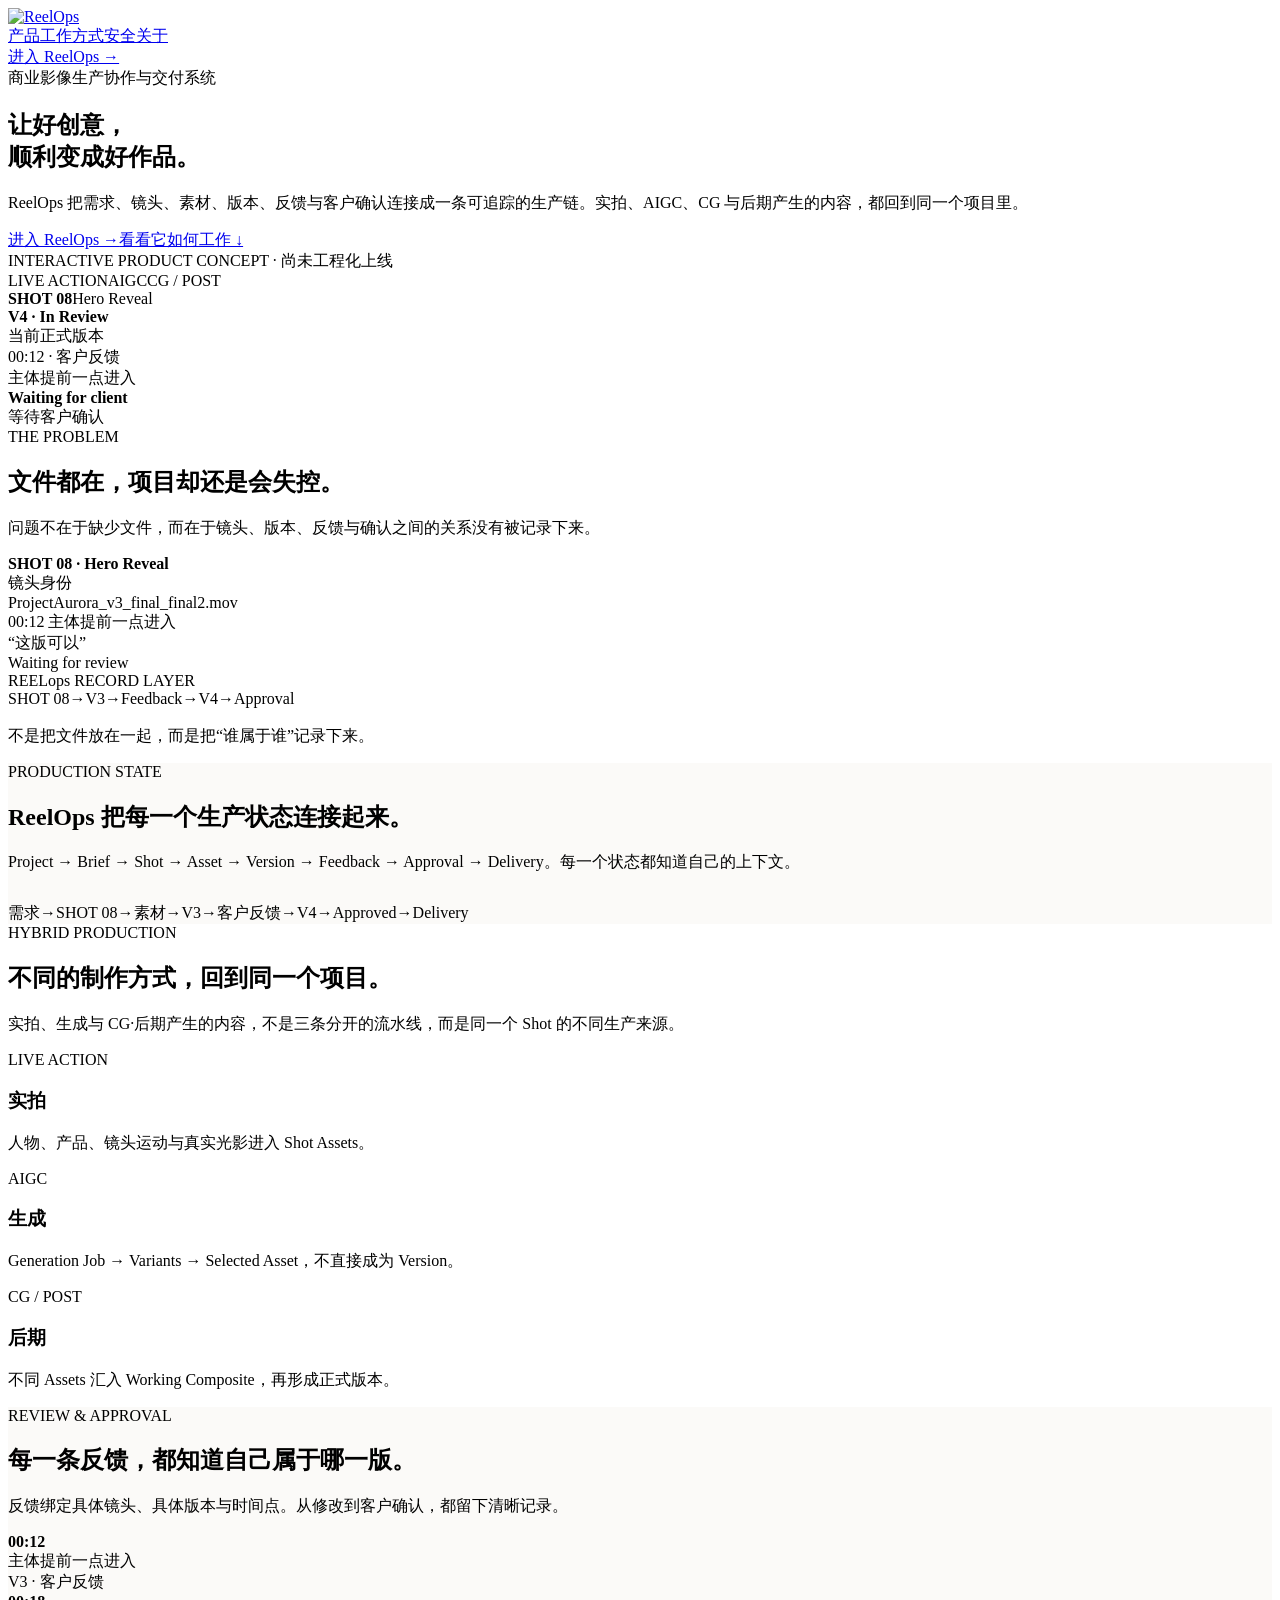
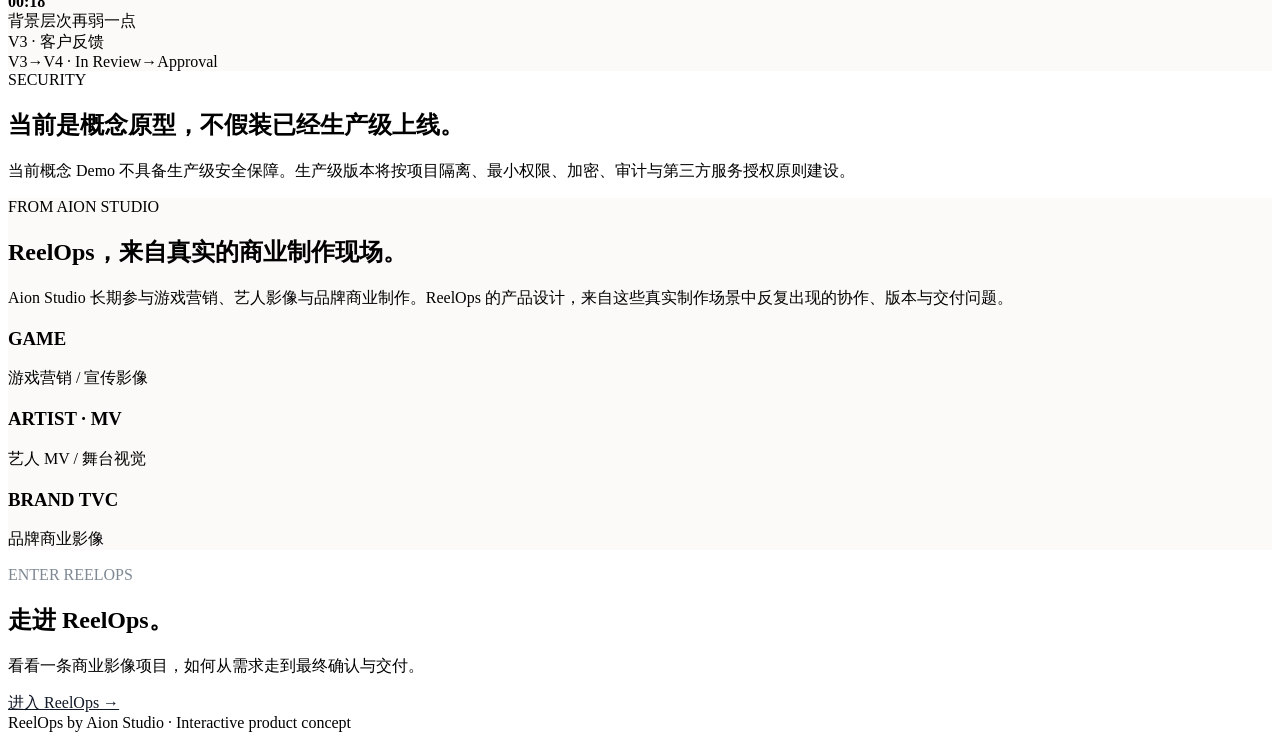
==== index.html @ 2ba978eb "Add ReelOps landing page" ====
<!doctype html><html lang="zh-CN"><head><meta charset="utf-8"><meta name="viewport" content="width=device-width,initial-scale=1"><meta name="description" content="ReelOps — 商业影像生产协作与交付系统"><title>ReelOps — 让好创意，顺利变成好作品。</title><link rel="stylesheet" href="styles.css"></head><body>
<header class="topnav"><div class="wrap" style="display:contents"><a href="#top"><img class="logo-img" src="assets/reelops-logo-crop.png" alt="ReelOps"></a><nav class="navlinks"><a href="#product">产品</a><a href="#workflow">工作方式</a><a href="#security">安全</a><a href="#about">关于</a></nav><a class="navcta" href="studio.html">进入 ReelOps →</a></div></header>
<main id="top">
<section class="wrap hero">
  <div><div class="eyebrow">商业影像生产协作与交付系统</div><h1>让好创意，<br>顺利变成好作品。</h1><p>ReelOps 把需求、镜头、素材、版本、反馈与客户确认连接成一条可追踪的生产链。实拍、AIGC、CG 与后期产生的内容，都回到同一个项目里。</p><div class="actions"><a class="btn primary" href="studio.html">进入 ReelOps →</a><a class="btn" href="#product">看看它如何工作 ↓</a></div><div class="stage-note">INTERACTIVE PRODUCT CONCEPT · 尚未工程化上线</div></div>
  <div class="heroCard"><div class="shotMedia"><div class="sourceTags"><span>LIVE ACTION</span><span>AIGC</span><span>CG / POST</span></div><div class="shotLabel"><b>SHOT 08</b><span>Hero Reveal</span></div></div><div class="reviewBar"><div><span class="statusDot"></span><div><b>V4 · In Review</b><div class="small">当前正式版本</div></div></div><div><div><div class="small">00:12 · 客户反馈</div><div class="feedbackText">主体提前一点进入</div></div></div><div><div><b>Waiting for client</b><div class="small">等待客户确认</div></div></div></div></div>
</section>
<section class="section" id="product"><div class="wrap"><div class="eyebrow">THE PROBLEM</div><h2>文件都在，项目却还是会失控。</h2><p class="sectionLead">问题不在于缺少文件，而在于镜头、版本、反馈与确认之间的关系没有被记录下来。</p><div class="problemGrid"><div class="panel"><div class="fragment"><b>SHOT 08 · Hero Reveal</b><div class="small">镜头身份</div></div><div class="fragment">ProjectAurora_v3_final_final2.mov</div><div class="fragment">00:12 主体提前一点进入</div><div class="fragment">“这版可以”</div><div class="fragment">Waiting for review</div></div><div class="panel"><div class="eyebrow">REELops RECORD LAYER</div><div class="chain"><span class="node">SHOT 08</span><span class="arrow">→</span><span class="node">V3</span><span class="arrow">→</span><span class="node current">Feedback</span><span class="arrow">→</span><span class="node">V4</span><span class="arrow">→</span><span class="node approved">Approval</span></div><p class="small" style="margin-top:18px">不是把文件放在一起，而是把“谁属于谁”记录下来。</p></div></div></div></section>
<section class="section" id="workflow" style="background:#fbfaf8"><div class="wrap"><div class="eyebrow">PRODUCTION STATE</div><h2>ReelOps 把每一个生产状态连接起来。</h2><p class="sectionLead">Project → Brief → Shot → Asset → Version → Feedback → Approval → Delivery。每一个状态都知道自己的上下文。</p><div class="chain" style="margin-top:30px"><span class="node">需求</span><span class="arrow">→</span><span class="node">SHOT 08</span><span class="arrow">→</span><span class="node">素材</span><span class="arrow">→</span><span class="node">V3</span><span class="arrow">→</span><span class="node current">客户反馈</span><span class="arrow">→</span><span class="node">V4</span><span class="arrow">→</span><span class="node approved">Approved</span><span class="arrow">→</span><span class="node">Delivery</span></div></div></section>
<section class="section"><div class="wrap"><div class="eyebrow">HYBRID PRODUCTION</div><h2>不同的制作方式，回到同一个项目。</h2><p class="sectionLead">实拍、生成与 CG·后期产生的内容，不是三条分开的流水线，而是同一个 Shot 的不同生产来源。</p><div class="three"><div class="sourceCard"><div class="eyebrow">LIVE ACTION</div><h3>实拍</h3><p>人物、产品、镜头运动与真实光影进入 Shot Assets。</p></div><div class="sourceCard"><div class="eyebrow">AIGC</div><h3>生成</h3><p>Generation Job → Variants → Selected Asset，不直接成为 Version。</p></div><div class="sourceCard"><div class="eyebrow">CG / POST</div><h3>后期</h3><p>不同 Assets 汇入 Working Composite，再形成正式版本。</p></div></div></div></section>
<section class="section" style="background:#fbfaf8"><div class="wrap"><div class="eyebrow">REVIEW & APPROVAL</div><h2>每一条反馈，都知道自己属于哪一版。</h2><p class="sectionLead">反馈绑定具体镜头、具体版本与时间点。从修改到客户确认，都留下清晰记录。</p><div class="reviewGrid"><div class="panel"><div class="mediaWide"></div></div><div class="panel"><div class="feedbackItem"><b>00:12</b><div>主体提前一点进入</div><div class="small">V3 · 客户反馈</div></div><div class="feedbackItem"><b>00:18</b><div>背景层次再弱一点</div><div class="small">V3 · 客户反馈</div></div><div class="chain"><span class="node">V3</span><span class="arrow">→</span><span class="node current">V4 · In Review</span><span class="arrow">→</span><span class="node approved">Approval</span></div></div></div></div></section>
<section class="section" id="security"><div class="wrap"><div class="eyebrow">SECURITY</div><h2>当前是概念原型，不假装已经生产级上线。</h2><p class="sectionLead">当前概念 Demo 不具备生产级安全保障。生产级版本将按项目隔离、最小权限、加密、审计与第三方服务授权原则建设。</p></div></section>
<section class="section" id="about" style="background:#fbfaf8"><div class="wrap"><div class="eyebrow">FROM AION STUDIO</div><h2>ReelOps，来自真实的商业制作现场。</h2><p class="sectionLead">Aion Studio 长期参与游戏营销、艺人影像与品牌商业制作。ReelOps 的产品设计，来自这些真实制作场景中反复出现的协作、版本与交付问题。</p><div class="three"><div class="sourceCard"><h3>GAME</h3><p>游戏营销 / 宣传影像</p></div><div class="sourceCard"><h3>ARTIST · MV</h3><p>艺人 MV / 舞台视觉</p></div><div class="sourceCard"><h3>BRAND TVC</h3><p>品牌商业影像</p></div></div></div></section>
<section class="section darkSection"><div class="wrap finalCta"><div><div class="eyebrow" style="color:#7f8994">ENTER REELOPS</div><h2>走进 ReelOps。</h2><p class="sectionLead">看看一条商业影像项目，如何从需求走到最终确认与交付。</p></div><a class="btn" href="studio.html" style="background:white;color:#111827;border-color:white">进入 ReelOps →</a></div></section>
</main><footer class="footer"><div class="wrap">ReelOps by Aion Studio · Interactive product concept</div></footer>
</body></html>
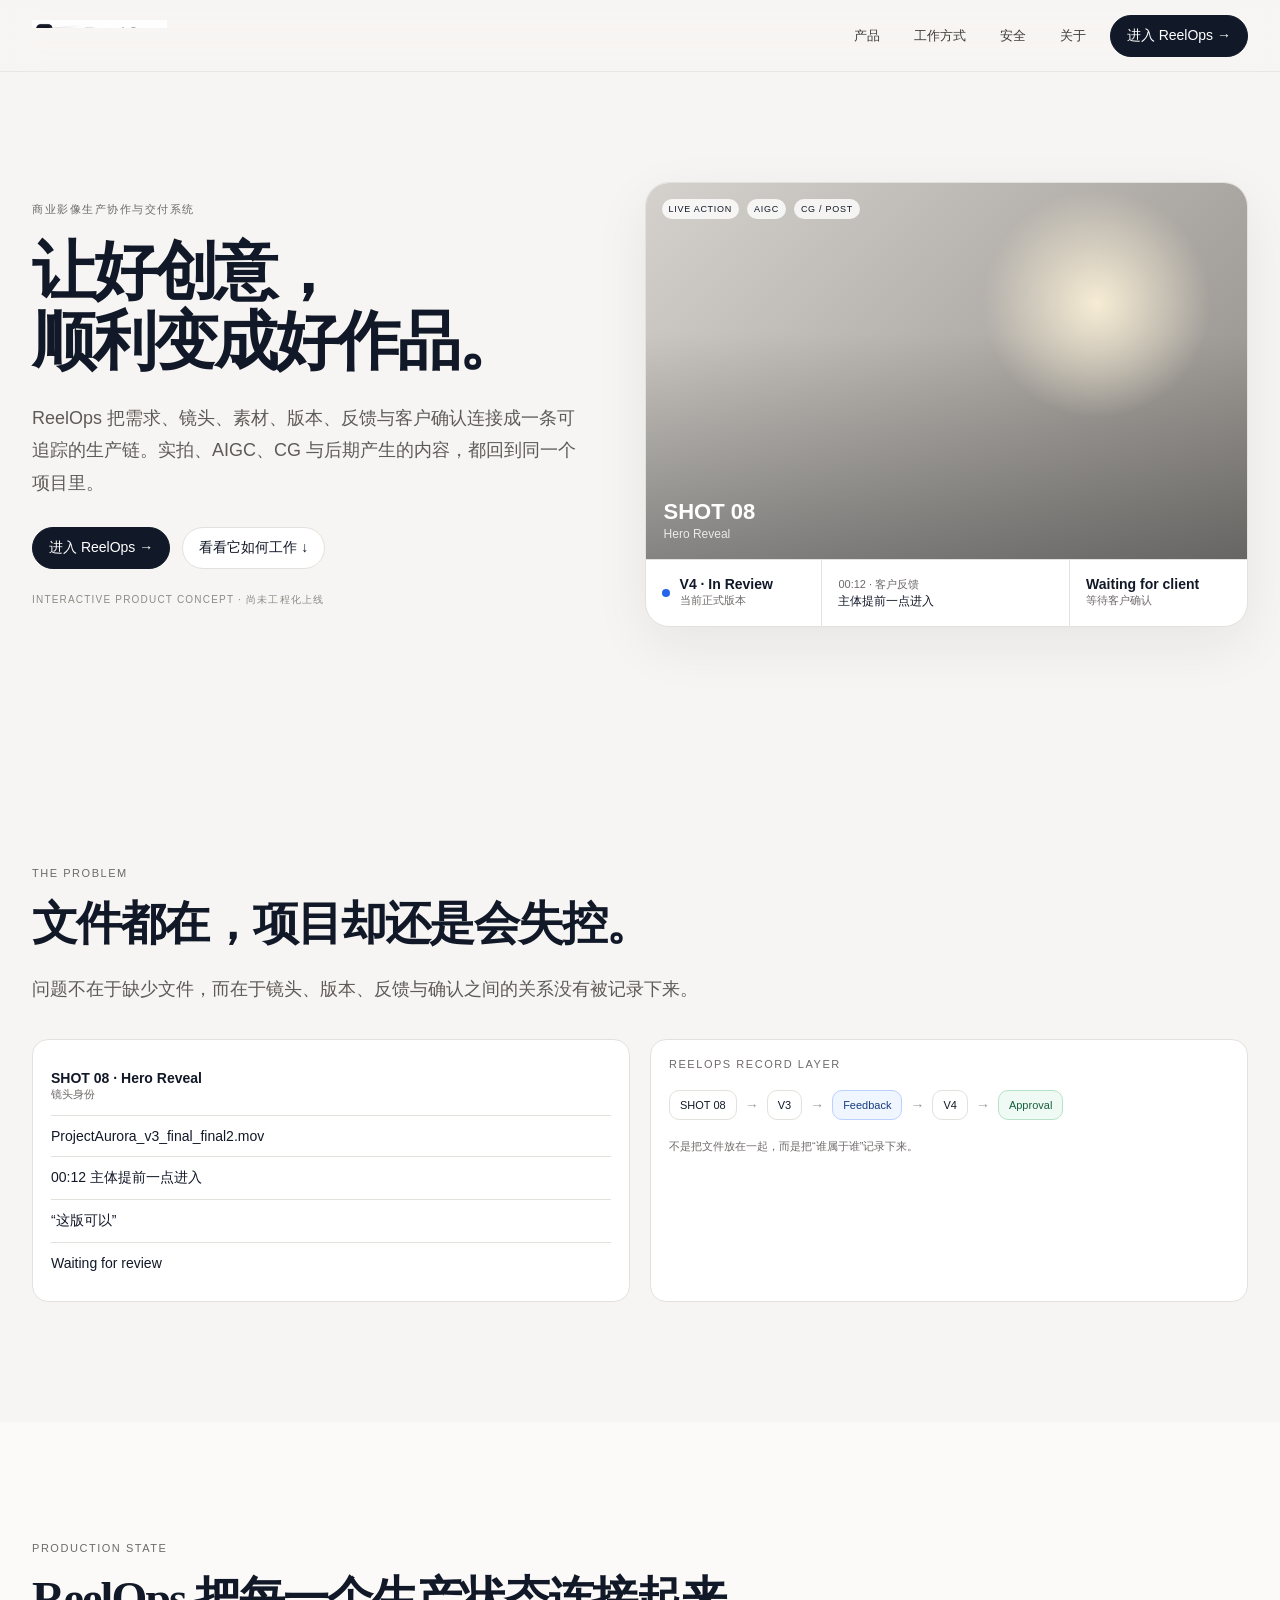
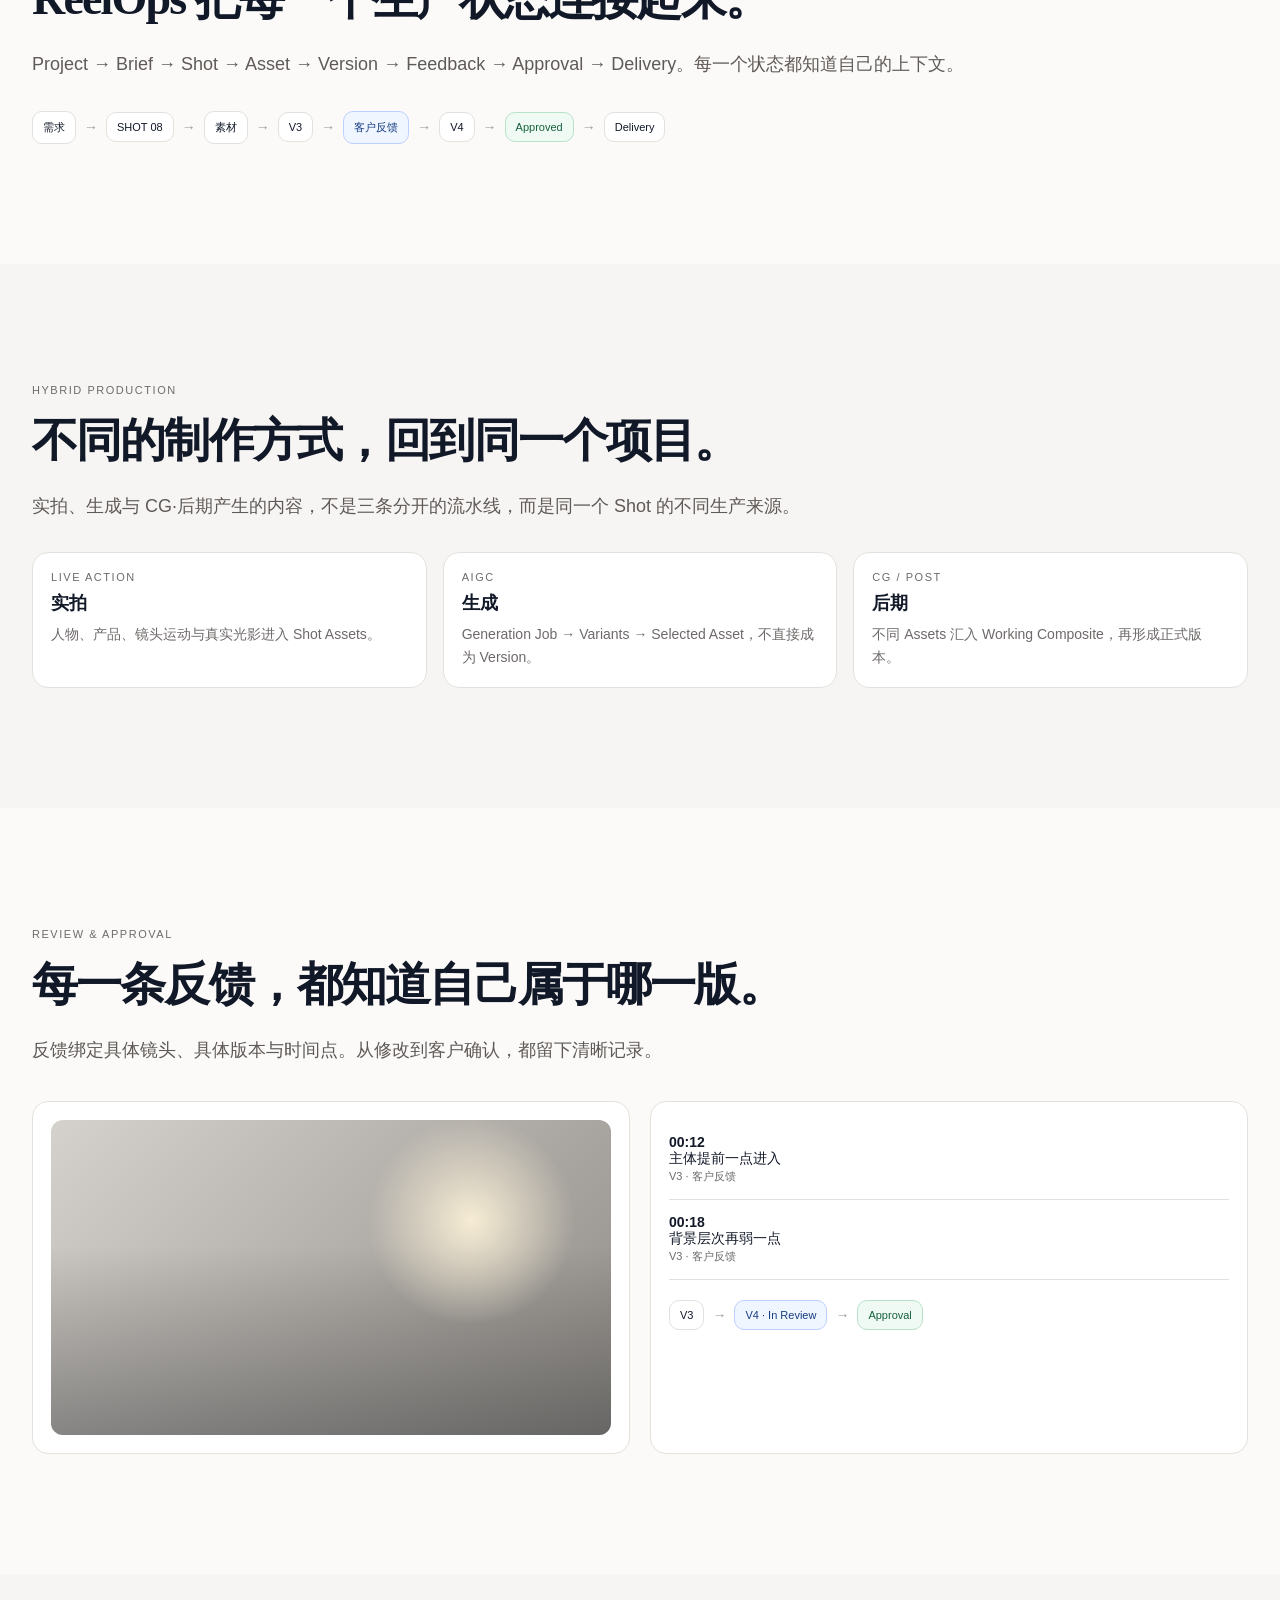
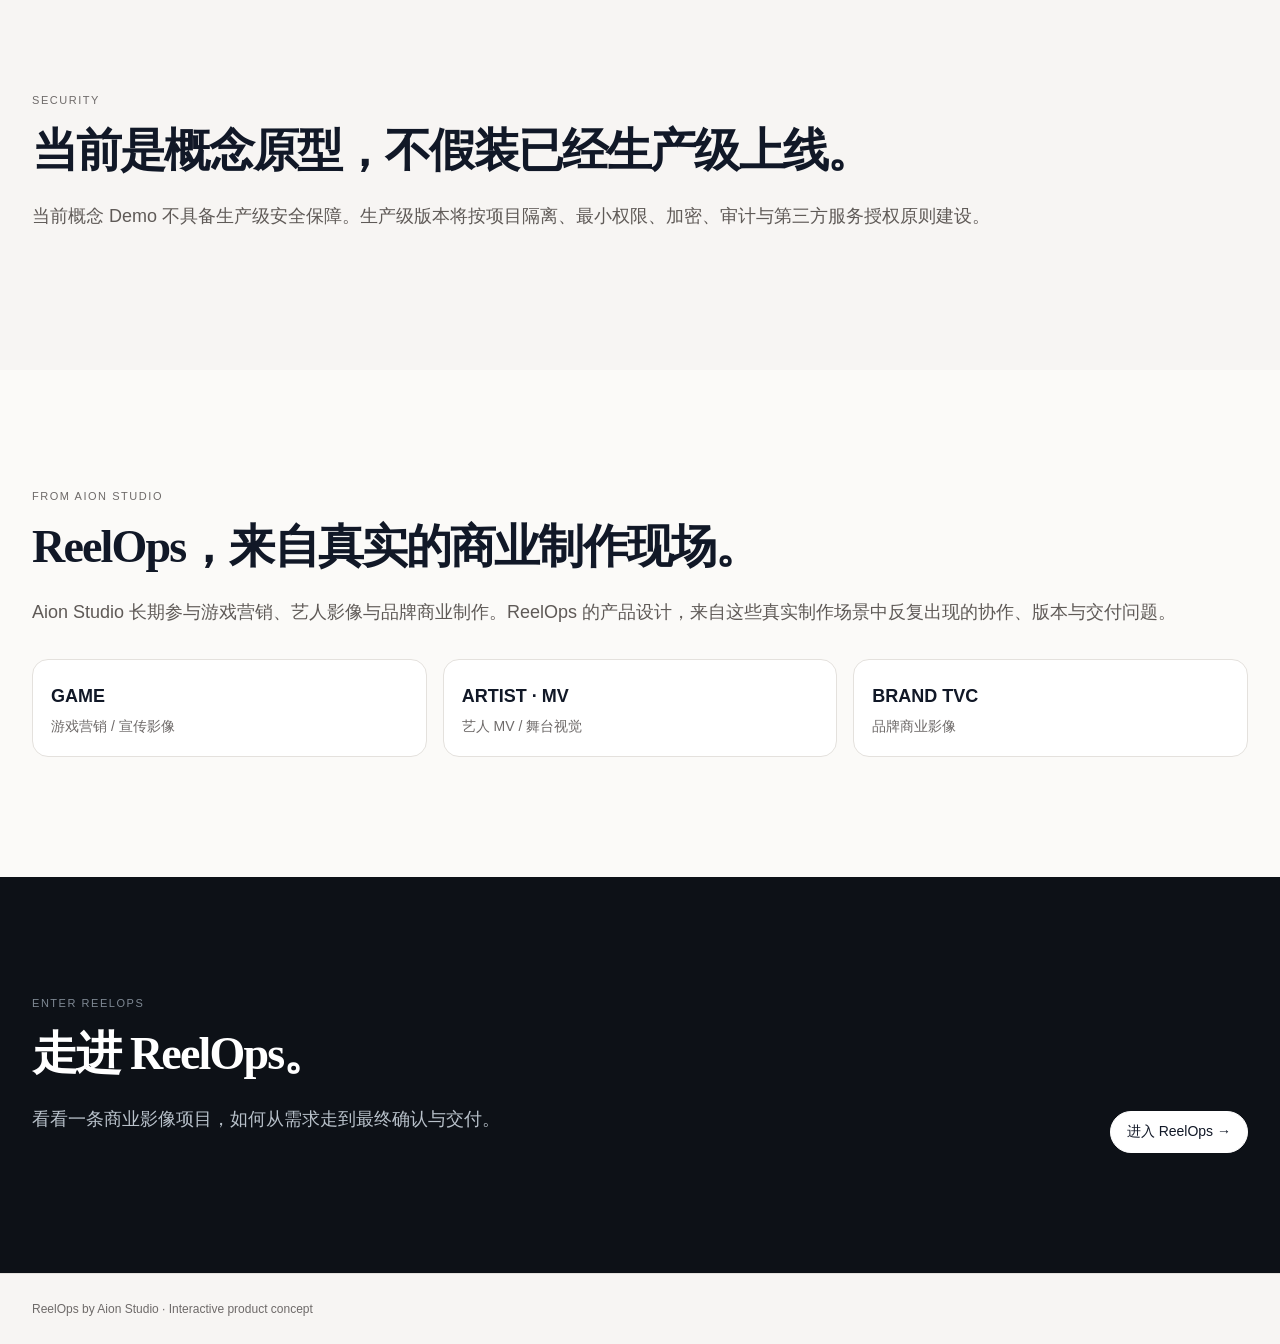
==== commit dc3b1f45: "Route public entry into Project Overview" ====
--- a/index.html
+++ b/index.html
@@ -1,8 +1,8 @@
 <!doctype html><html lang="zh-CN"><head><meta charset="utf-8"><meta name="viewport" content="width=device-width,initial-scale=1"><meta name="description" content="ReelOps — 商业影像生产协作与交付系统"><title>ReelOps — 让好创意，顺利变成好作品。</title><link rel="stylesheet" href="styles.css"></head><body>
-<header class="topnav"><div class="wrap" style="display:contents"><a href="#top"><img class="logo-img" src="assets/reelops-logo-crop.png" alt="ReelOps"></a><nav class="navlinks"><a href="#product">产品</a><a href="#workflow">工作方式</a><a href="#security">安全</a><a href="#about">关于</a></nav><a class="navcta" href="studio.html">进入 ReelOps →</a></div></header>
+<header class="topnav"><div class="wrap" style="display:contents"><a href="#top"><img class="logo-img" src="assets/reelops-logo-crop.png" alt="ReelOps"></a><nav class="navlinks"><a href="#product">产品</a><a href="#workflow">工作方式</a><a href="#security">安全</a><a href="#about">关于</a></nav><a class="navcta" href="project.html">进入 ReelOps →</a></div></header>
 <main id="top">
 <section class="wrap hero">
-  <div><div class="eyebrow">商业影像生产协作与交付系统</div><h1>让好创意，<br>顺利变成好作品。</h1><p>ReelOps 把需求、镜头、素材、版本、反馈与客户确认连接成一条可追踪的生产链。实拍、AIGC、CG 与后期产生的内容，都回到同一个项目里。</p><div class="actions"><a class="btn primary" href="studio.html">进入 ReelOps →</a><a class="btn" href="#product">看看它如何工作 ↓</a></div><div class="stage-note">INTERACTIVE PRODUCT CONCEPT · 尚未工程化上线</div></div>
+  <div><div class="eyebrow">商业影像生产协作与交付系统</div><h1>让好创意，<br>顺利变成好作品。</h1><p>ReelOps 把需求、镜头、素材、版本、反馈与客户确认连接成一条可追踪的生产链。实拍、AIGC、CG 与后期产生的内容，都回到同一个项目里。</p><div class="actions"><a class="btn primary" href="project.html">进入 ReelOps →</a><a class="btn" href="#product">看看它如何工作 ↓</a></div><div class="stage-note">INTERACTIVE PRODUCT CONCEPT · 尚未工程化上线</div></div>
   <div class="heroCard"><div class="shotMedia"><div class="sourceTags"><span>LIVE ACTION</span><span>AIGC</span><span>CG / POST</span></div><div class="shotLabel"><b>SHOT 08</b><span>Hero Reveal</span></div></div><div class="reviewBar"><div><span class="statusDot"></span><div><b>V4 · In Review</b><div class="small">当前正式版本</div></div></div><div><div><div class="small">00:12 · 客户反馈</div><div class="feedbackText">主体提前一点进入</div></div></div><div><div><b>Waiting for client</b><div class="small">等待客户确认</div></div></div></div></div>
 </section>
 <section class="section" id="product"><div class="wrap"><div class="eyebrow">THE PROBLEM</div><h2>文件都在，项目却还是会失控。</h2><p class="sectionLead">问题不在于缺少文件，而在于镜头、版本、反馈与确认之间的关系没有被记录下来。</p><div class="problemGrid"><div class="panel"><div class="fragment"><b>SHOT 08 · Hero Reveal</b><div class="small">镜头身份</div></div><div class="fragment">ProjectAurora_v3_final_final2.mov</div><div class="fragment">00:12 主体提前一点进入</div><div class="fragment">“这版可以”</div><div class="fragment">Waiting for review</div></div><div class="panel"><div class="eyebrow">REELops RECORD LAYER</div><div class="chain"><span class="node">SHOT 08</span><span class="arrow">→</span><span class="node">V3</span><span class="arrow">→</span><span class="node current">Feedback</span><span class="arrow">→</span><span class="node">V4</span><span class="arrow">→</span><span class="node approved">Approval</span></div><p class="small" style="margin-top:18px">不是把文件放在一起，而是把“谁属于谁”记录下来。</p></div></div></div></section>
@@ -11,6 +11,6 @@
 <section class="section" style="background:#fbfaf8"><div class="wrap"><div class="eyebrow">REVIEW & APPROVAL</div><h2>每一条反馈，都知道自己属于哪一版。</h2><p class="sectionLead">反馈绑定具体镜头、具体版本与时间点。从修改到客户确认，都留下清晰记录。</p><div class="reviewGrid"><div class="panel"><div class="mediaWide"></div></div><div class="panel"><div class="feedbackItem"><b>00:12</b><div>主体提前一点进入</div><div class="small">V3 · 客户反馈</div></div><div class="feedbackItem"><b>00:18</b><div>背景层次再弱一点</div><div class="small">V3 · 客户反馈</div></div><div class="chain"><span class="node">V3</span><span class="arrow">→</span><span class="node current">V4 · In Review</span><span class="arrow">→</span><span class="node approved">Approval</span></div></div></div></div></section>
 <section class="section" id="security"><div class="wrap"><div class="eyebrow">SECURITY</div><h2>当前是概念原型，不假装已经生产级上线。</h2><p class="sectionLead">当前概念 Demo 不具备生产级安全保障。生产级版本将按项目隔离、最小权限、加密、审计与第三方服务授权原则建设。</p></div></section>
 <section class="section" id="about" style="background:#fbfaf8"><div class="wrap"><div class="eyebrow">FROM AION STUDIO</div><h2>ReelOps，来自真实的商业制作现场。</h2><p class="sectionLead">Aion Studio 长期参与游戏营销、艺人影像与品牌商业制作。ReelOps 的产品设计，来自这些真实制作场景中反复出现的协作、版本与交付问题。</p><div class="three"><div class="sourceCard"><h3>GAME</h3><p>游戏营销 / 宣传影像</p></div><div class="sourceCard"><h3>ARTIST · MV</h3><p>艺人 MV / 舞台视觉</p></div><div class="sourceCard"><h3>BRAND TVC</h3><p>品牌商业影像</p></div></div></div></section>
-<section class="section darkSection"><div class="wrap finalCta"><div><div class="eyebrow" style="color:#7f8994">ENTER REELOPS</div><h2>走进 ReelOps。</h2><p class="sectionLead">看看一条商业影像项目，如何从需求走到最终确认与交付。</p></div><a class="btn" href="studio.html" style="background:white;color:#111827;border-color:white">进入 ReelOps →</a></div></section>
+<section class="section darkSection"><div class="wrap finalCta"><div><div class="eyebrow" style="color:#7f8994">ENTER REELOPS</div><h2>走进 ReelOps。</h2><p class="sectionLead">看看一条商业影像项目，如何从需求走到最终确认与交付。</p></div><a class="btn" href="project.html" style="background:white;color:#111827;border-color:white">进入 ReelOps →</a></div></section>
 </main><footer class="footer"><div class="wrap">ReelOps by Aion Studio · Interactive product concept</div></footer>
 </body></html>
--- a/styles.css
+++ b/styles.css
@@ -0,0 +1 @@
+:root{--bg:#f7f5f3;--surface:#fff;--ink:#111827;--muted:#6e6a69;--line:#e4e1dd;--blue:#2563eb;--blue2:#eff6ff;--green:#17824f;--green2:#effaf4;--amber:#b26b10;--dark:#0d1117;--dark2:#151b23;--radius:18px;--shadow:0 18px 55px rgba(17,24,39,.07)}*{box-sizing:border-box}html{scroll-behavior:smooth}body{margin:0;font-family:Inter,ui-sans-serif,-apple-system,BlinkMacSystemFont,"Segoe UI","PingFang SC","Microsoft YaHei",Arial,sans-serif;background:var(--bg);color:var(--ink);font-size:14px}a{color:inherit;text-decoration:none}button,input,textarea{font:inherit}.wrap{width:min(1280px,calc(100% - 64px));margin:0 auto}.logo-img{height:32px;width:auto;display:block}.topnav{position:sticky;top:0;z-index:40;background:rgba(247,245,243,.88);backdrop-filter:blur(18px);border-bottom:1px solid rgba(228,225,221,.75);height:72px;display:flex;align-items:center}.topnav>.wrap,.topnav{ }.topnav{padding:0 max(32px,calc((100% - 1280px)/2))}.navlinks{display:flex;gap:34px;margin-left:auto;margin-right:24px;font-size:13px}.navlinks a{color:#3f3a38}.navcta,.btn{display:inline-flex;align-items:center;justify-content:center;gap:8px;border:1px solid var(--line);background:var(--surface);border-radius:999px;padding:11px 16px;cursor:pointer;transition:.2s}.btn:hover,.navcta:hover{transform:translateY(-1px);border-color:#cfc9c3}.btn.primary,.navcta{background:var(--ink);border-color:var(--ink);color:#fff}.btn.blue{background:var(--blue2);border-color:#cfe0ff;color:#143a81}.btn.green{background:var(--green2);border-color:#bfe8d0;color:#116b41}.btn:disabled{opacity:.45;cursor:not-allowed;transform:none}.hero{display:grid;grid-template-columns:1fr 1.1fr;gap:64px;align-items:center;padding:110px 0 120px}.eyebrow{font-size:11px;letter-spacing:.14em;text-transform:uppercase;color:var(--muted)}h1,h2,h3,p{margin-top:0}.hero h1{font-family:Georgia,"Noto Serif SC",serif;font-size:64px;line-height:1.1;letter-spacing:-.05em;margin:20px 0 24px}.hero p,.sectionLead{font-size:18px;line-height:1.8;color:#5f5a57}.actions{display:flex;gap:12px;flex-wrap:wrap;margin-top:28px}.stage-note{margin-top:24px;font-size:10px;letter-spacing:.12em;color:#8f8985}.heroCard{background:var(--surface);border:1px solid var(--line);border-radius:24px;overflow:hidden;box-shadow:var(--shadow)}.shotMedia,.mediaWide,.thumb{background:linear-gradient(135deg,#d5d1cc,#8f8b86);position:relative;overflow:hidden}.shotMedia{aspect-ratio:16/10}.shotMedia:before,.mediaWide:before,.thumb:before{content:"";position:absolute;inset:0;background:radial-gradient(circle at 75% 32%,rgba(255,244,218,.9),transparent 22%),linear-gradient(180deg,transparent 40%,rgba(11,15,20,.3))}.sourceTags{position:absolute;top:16px;left:16px;right:16px;display:flex;gap:8px;z-index:2}.sourceTags span{font-size:9px;letter-spacing:.08em;background:rgba(255,255,255,.82);border-radius:999px;padding:5px 7px}.shotLabel{position:absolute;left:18px;bottom:18px;color:#fff;z-index:2}.shotLabel b{display:block;font-size:22px}.shotLabel span{font-size:12px;opacity:.82}.reviewBar{display:grid;grid-template-columns:1fr 1.4fr 1fr;border-top:1px solid var(--line)}.reviewBar>div{padding:16px;border-right:1px solid var(--line);display:flex;gap:10px;align-items:center}.reviewBar>div:last-child{border-right:0}.statusDot{width:8px;height:8px;border-radius:50%;background:var(--blue)}.small{font-size:11px;color:var(--muted);line-height:1.55}.section{padding:120px 0}.section h2{font-family:Georgia,"Noto Serif SC",serif;font-size:46px;letter-spacing:-.04em;margin:14px 0 18px}.problemGrid,.reviewGrid,.infoGrid{display:grid;grid-template-columns:1fr 1fr;gap:20px;margin-top:34px}.panel,.sourceCard{background:var(--surface);border:1px solid var(--line);border-radius:16px;padding:18px}.fragment{padding:12px 0;border-bottom:1px solid var(--line)}.fragment:last-child{border-bottom:0}.chain{display:flex;align-items:center;gap:8px;flex-wrap:wrap;margin-top:20px}.node{border:1px solid var(--line);background:var(--surface);border-radius:10px;padding:8px 10px;font-size:11px}.node.current{border-color:#bcd0ff;background:var(--blue2);color:#183d80}.node.approved{border-color:#b7e2c9;background:var(--green2);color:#17613e}.arrow{color:#9f9995}.three{display:grid;grid-template-columns:repeat(3,1fr);gap:16px;margin-top:30px}.sourceCard h3{font-size:18px;margin:8px 0}.sourceCard p{color:var(--muted);line-height:1.65;margin:0}.feedbackItem{padding:14px 0;border-bottom:1px solid var(--line)}.feedbackItem:last-child{border-bottom:0}.feedbackItem.resolved{opacity:.55}.feedbackText{font-size:12px}.mediaWide{aspect-ratio:16/9;border-radius:12px}.darkSection{background:var(--dark);color:#fff}.darkSection .sectionLead{color:#b8c1ca}.finalCta{display:flex;align-items:end;justify-content:space-between;gap:24px}.footer{border-top:1px solid var(--line);padding:28px 0;color:var(--muted);font-size:12px}.appBody{background:#f6f7f8}.appTop,.studioTop{height:64px;display:flex;align-items:center;gap:14px;padding:0 22px;background:rgba(255,255,255,.94);border-bottom:1px solid var(--line);position:sticky;top:0;z-index:30;backdrop-filter:blur(16px)}.appTop .right{margin-left:auto;display:flex;gap:8px;align-items:center}.crumb{font-size:11px;color:var(--muted)}.pill{display:inline-flex;align-items:center;border:1px solid var(--line);background:#fff;border-radius:999px;padding:6px 9px;font-size:10px;color:#555}.appShell{display:grid;grid-template-columns:minmax(0,1fr) 320px;min-height:calc(100vh - 64px)}.appMain{padding:34px 36px 64px;min-width:0}.sidePanel{border-left:1px solid var(--line);background:#fff;padding:28px 22px}.appTitle{font-size:34px;letter-spacing:-.04em;margin:7px 0 8px}.muted{color:var(--muted)}.subnav{display:flex;gap:6px;overflow:auto;margin:24px 0 22px}.subnav button{border:0;background:transparent;color:var(--muted);border-radius:999px;padding:8px 11px;white-space:nowrap;cursor:pointer}.subnav button.active{background:var(--blue2);color:#173f84;font-weight:650}.stateBlock{padding:13px 0;border-bottom:1px solid var(--line)}.stateBlock b{font-size:12px}.stateBlock span{display:block;margin-top:4px;color:var(--muted);font-size:11px;line-height:1.5}.notice{border:1px solid var(--line);background:#fbfbfb;border-radius:13px;padding:13px}.matrix{background:#fff;border:1px solid var(--line);border-radius:14px;overflow:hidden}.matrixRow{display:grid;grid-template-columns:1fr 120px 1.7fr;gap:12px;align-items:center;padding:11px 13px;border-bottom:1px solid var(--line)}.matrixRow:last-child{border-bottom:0}.checkGrid{display:grid;grid-template-columns:1fr 1fr;gap:10px}.checkCard{display:flex;gap:10px;align-items:flex-start;background:#fff;border:1px solid var(--line);border-radius:13px;padding:12px}.checkCard input{margin-top:3px}.variantGrid{display:grid;grid-template-columns:repeat(3,1fr);gap:10px}.variant{border:1px solid var(--line);background:#fff;border-radius:13px;padding:8px;text-align:left;cursor:pointer}.variant.selected{border-color:#9dbaf8;background:var(--blue2)}.variant .thumb{aspect-ratio:16/9;border-radius:9px;margin-bottom:8px}.deliveryRow{display:grid;grid-template-columns:1.8fr 100px 100px auto;gap:12px;align-items:center;padding:12px 0;border-bottom:1px solid var(--line)}.deliveryRow:last-child{border-bottom:0}.reviewActions{display:grid;gap:8px;margin-top:15px}.timeline{height:4px;background:var(--line);border-radius:999px;position:relative;overflow:hidden}.timeline:after{content:"";display:block;width:43%;height:100%;background:var(--blue)}.toast{position:fixed;left:50%;bottom:24px;transform:translate(-50%,20px);opacity:0;pointer-events:none;background:#111827;color:#fff;border-radius:999px;padding:10px 15px;font-size:12px;transition:.2s;z-index:100}.toast.show{transform:translate(-50%,0);opacity:1}.studioPage{background:var(--dark);color:#fff}.studioTop{background:rgba(13,17,23,.94);border-color:rgba(255,255,255,.08)}.studioScene{display:grid;grid-template-columns:minmax(0,1fr) 320px;min-height:calc(100vh - 64px)}.studioWorld{padding:36px}.studioSide{border-left:1px solid rgba(255,255,255,.08);padding:28px 22px;background:#111720}.studioRoom{height:500px;max-width:820px;margin:38px auto 0;border:1px solid rgba(255,255,255,.08);border-radius:28px;position:relative;background:radial-gradient(circle at 50% 50%,rgba(54,89,155,.16),transparent 35%),linear-gradient(145deg,#141b24,#0d1117);overflow:hidden}.studioRoom:before{content:"";position:absolute;left:10%;right:10%;top:14%;bottom:12%;border:1px solid rgba(255,255,255,.08);border-radius:20px;transform:skewY(-3deg)}.studioZone{position:absolute;min-width:145px;border:1px solid rgba(255,255,255,.12);border-radius:16px;padding:13px 14px;background:rgba(21,27,35,.82);backdrop-filter:blur(10px);transition:.2s}.studioZone:hover{transform:translateY(-3px);border-color:#5e8cf0;background:rgba(37,99,235,.11)}.studioZone b{font-size:13px}.studioZone span{display:block;color:#7f8994;font-size:10px;margin-top:4px}.z1{left:8%;top:17%}.z2{left:39%;top:12%}.z3{right:8%;top:20%}.z4{left:12%;bottom:17%}.z5{left:42%;bottom:12%}.z6{right:10%;bottom:18%}.studioCard{margin-top:20px;border:1px solid rgba(96,137,220,.28);background:rgba(37,99,235,.08);padding:15px;border-radius:14px}.studioCard .btn{background:#fff;color:#111827;border-color:#fff;margin-top:10px}.startup{position:fixed;inset:0;z-index:1000;background:#080b0f;display:flex;align-items:center;justify-content:center;transition:opacity .35s}.startup.hide{opacity:0;pointer-events:none}.startup video{position:absolute;inset:0;width:100%;height:100%;object-fit:cover;opacity:0;transition:opacity .25s}.startup video.on{opacity:1}.skip{position:absolute;right:22px;top:20px;z-index:2;border:1px solid rgba(255,255,255,.2);color:#fff;background:rgba(0,0,0,.25);border-radius:999px;padding:9px 13px}.demoReset{position:fixed;right:18px;bottom:18px;z-index:90;border:1px solid rgba(255,255,255,.14);color:#9aa6b2;background:rgba(13,17,23,.7);border-radius:999px;padding:8px 11px;font-size:10px;cursor:pointer}.reviewHero{display:flex;align-items:end;justify-content:space-between;gap:15px}.reviewTitle{font-size:30px;letter-spacing:-.04em;margin:6px 0}.reviewScreen{aspect-ratio:16/9;border-radius:16px;background:linear-gradient(140deg,#d6d1c9,#797d84);position:relative;overflow:hidden}.reviewScreen:before{content:"";position:absolute;inset:0;background:radial-gradient(circle at 72% 28%,rgba(255,236,198,.7),transparent 22%),linear-gradient(180deg,transparent 45%,rgba(0,0,0,.28))}.playBtn{position:absolute;left:50%;top:50%;transform:translate(-50%,-50%);width:54px;height:54px;border:1px solid rgba(0,0,0,.18);background:rgba(255,255,255,.85);border-radius:50%;cursor:pointer}.reviewTabs{display:flex;gap:6px;margin:16px 0}.reviewTabs button{border:0;background:transparent;border-radius:999px;padding:8px 10px;color:var(--muted);cursor:pointer}.reviewTabs button.active{background:var(--blue2);color:#173f84;font-weight:650}.reviewPanel{display:none}.reviewPanel.active{display:block}.reviewChange{display:grid;grid-template-columns:55px 1fr auto;gap:10px;padding:13px 0;border-bottom:1px solid var(--line)}.composer{border:1px solid var(--line);background:#fff;border-radius:13px;padding:12px;margin-top:14px}.composer textarea{width:100%;min-height:74px;border:0;outline:0;resize:vertical;font-size:16px}.composerFoot{display:flex;justify-content:space-between;align-items:center;gap:10px;border-top:1px solid var(--line);padding-top:9px;margin-top:8px}@media(max-width:900px){.wrap{width:min(100% - 36px,1280px)}.topnav{padding:0 18px}.navlinks{display:none}.hero{grid-template-columns:1fr;padding:72px 0}.hero h1{font-size:48px}.reviewBar,.problemGrid,.reviewGrid,.infoGrid,.three{grid-template-columns:1fr}.section{padding:84px 0}.section h2{font-size:38px}.appShell,.studioScene{grid-template-columns:1fr}.sidePanel,.studioSide{border-left:0;border-top:1px solid var(--line)}.studioSide{border-top-color:rgba(255,255,255,.08)}.appMain{padding:24px 18px 48px}.matrixRow{grid-template-columns:1fr}.checkGrid,.variantGrid{grid-template-columns:1fr}.deliveryRow{grid-template-columns:1fr 1fr}.studioRoom{height:600px}.z1{left:5%;top:7%}.z2{right:5%;left:auto;top:7%}.z3{left:5%;right:auto;top:35%}.z4{right:5%;left:auto;bottom:35%}.z5{left:5%;bottom:7%}.z6{right:5%;bottom:7%}}
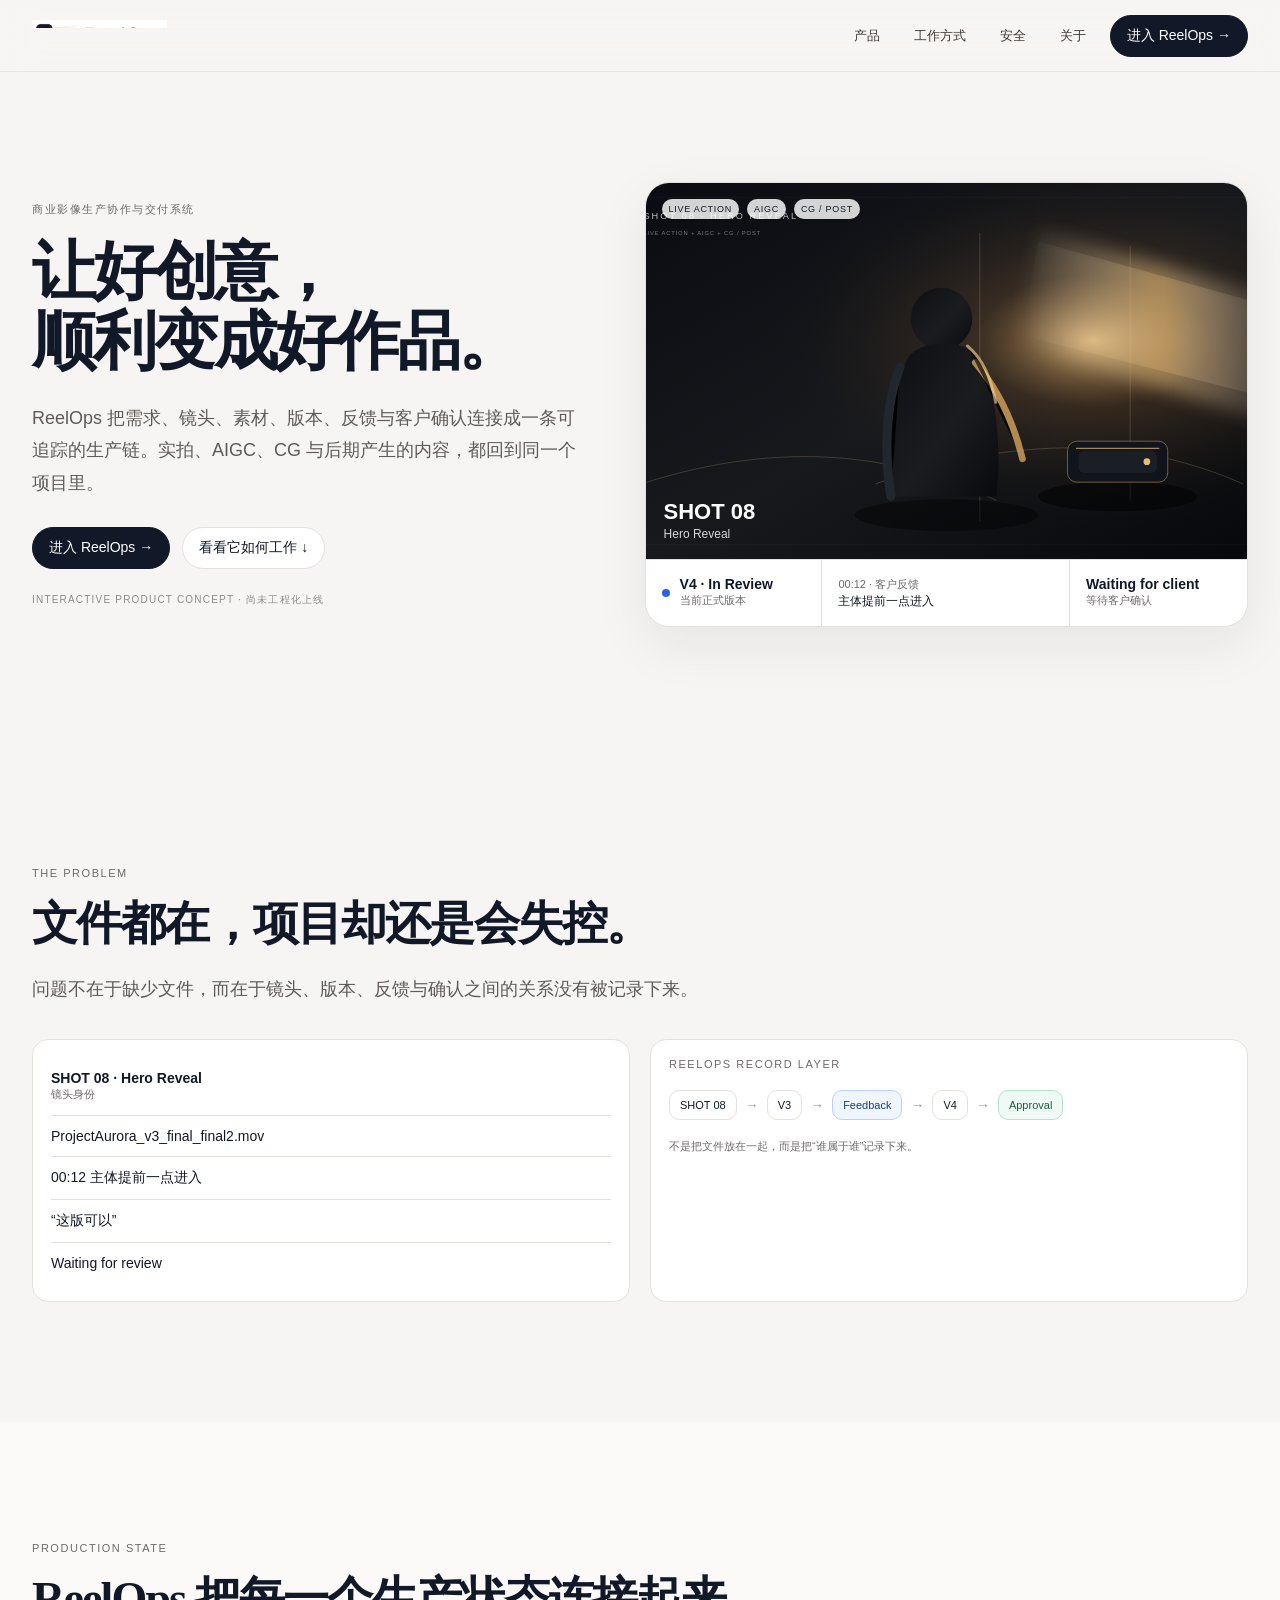
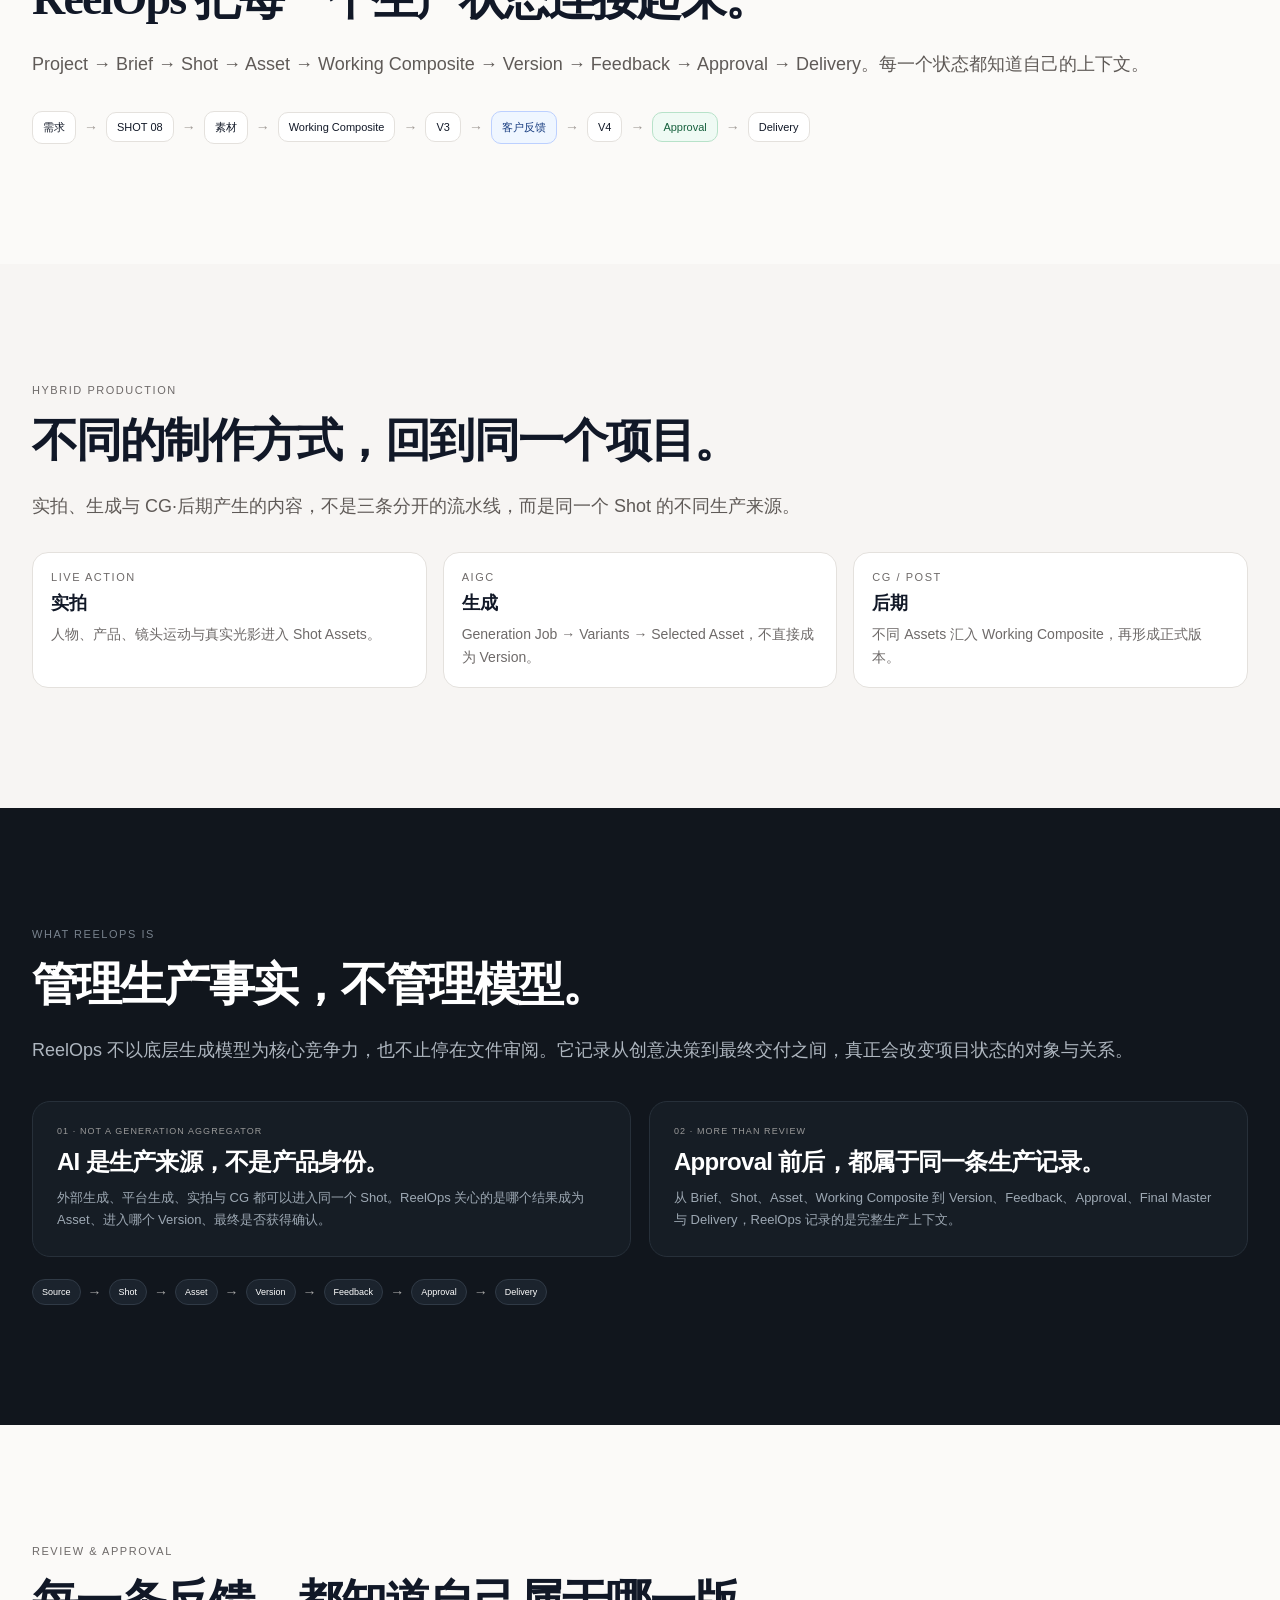
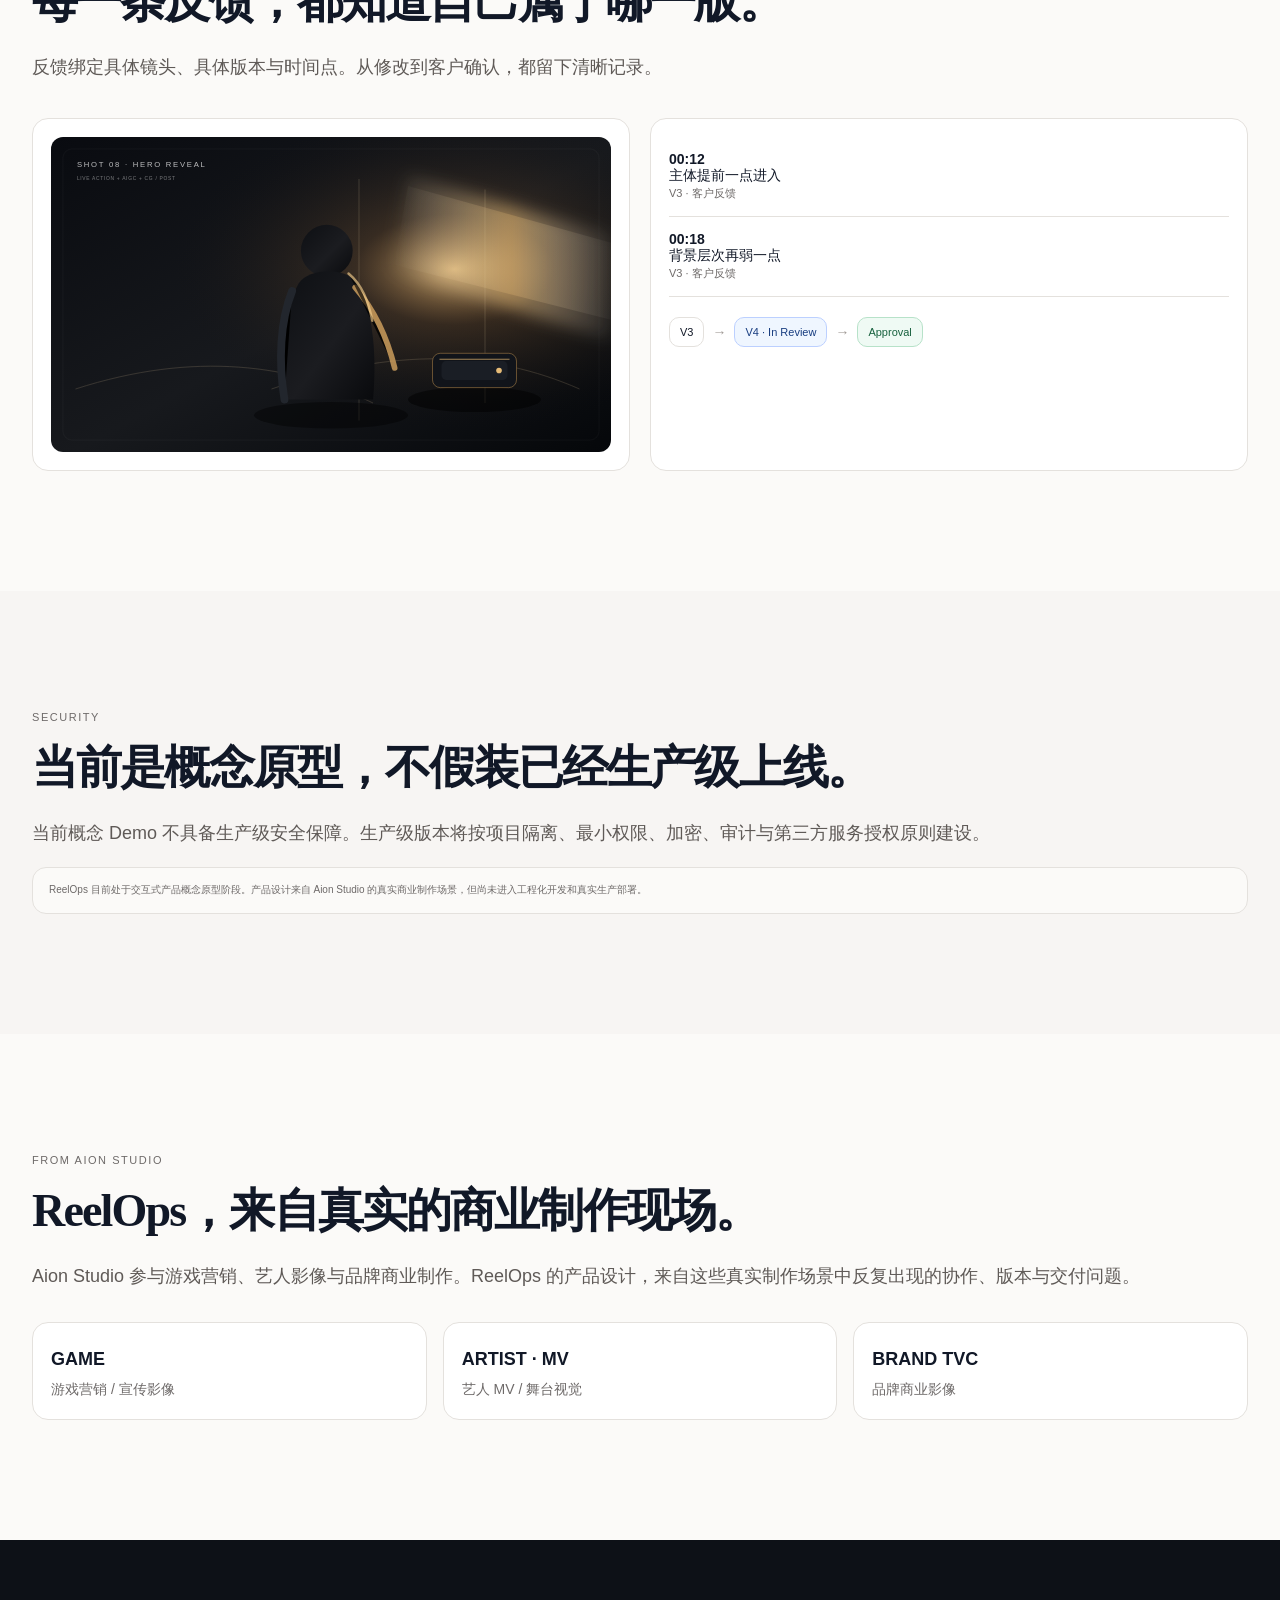
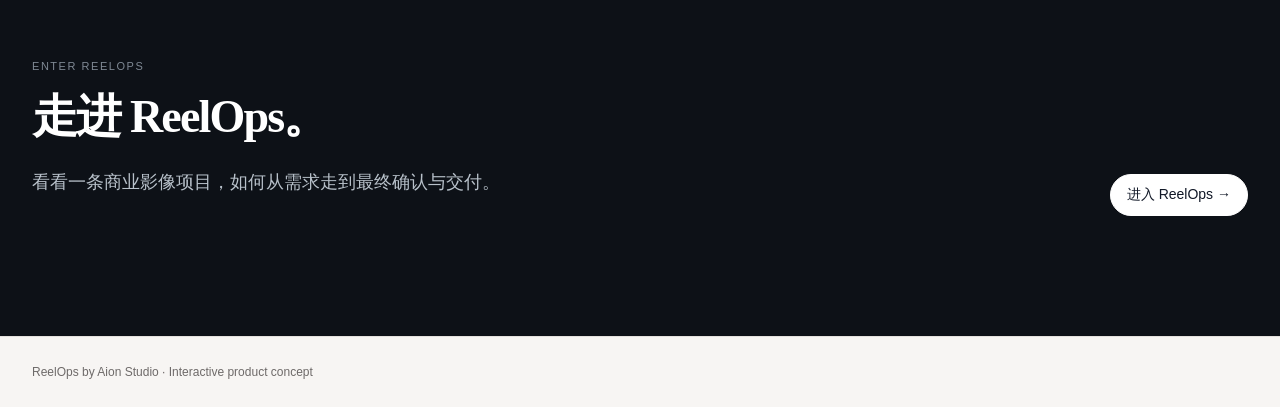
==== commit 9598cbaa: "Sharpen public product narrative" ====
--- a/index.html
+++ b/index.html
@@ -1,16 +1,17 @@
-<!doctype html><html lang="zh-CN"><head><meta charset="utf-8"><meta name="viewport" content="width=device-width,initial-scale=1"><meta name="description" content="ReelOps — 商业影像生产协作与交付系统"><title>ReelOps — 让好创意，顺利变成好作品。</title><link rel="stylesheet" href="styles.css"></head><body>
+<!doctype html><html lang="zh-CN"><head><meta charset="utf-8"><meta name="viewport" content="width=device-width,initial-scale=1"><meta name="description" content="ReelOps — 商业影像生产协作与交付系统"><title>ReelOps — 让好创意，顺利变成好作品。</title><link rel="stylesheet" href="styles.css"><style>.shotMedia,.reviewGrid .mediaWide{background-image:url('assets/shot08-hero.svg')!important;background-size:cover!important;background-position:center!important}.shotMedia:before,.reviewGrid .mediaWide:before{display:none!important}.categorySplit{display:grid;grid-template-columns:1fr 1fr;gap:18px;margin-top:34px}.categoryCard{border:1px solid var(--line);border-radius:18px;background:#fff;padding:24px}.categoryCard .num{font-size:9px;letter-spacing:.12em;color:#999}.categoryCard h3{font-size:24px;letter-spacing:-.03em;margin:10px 0 9px}.categoryCard p{font-size:13px;line-height:1.75;color:var(--muted);margin:0}.categoryCard strong{display:block;margin-top:16px;font-size:11px}.categoryChain{display:flex;gap:7px;align-items:center;flex-wrap:wrap;margin-top:22px}.categoryChain span{font-size:9px;border:1px solid var(--line);border-radius:999px;padding:7px 9px;background:#fbfaf8}.categoryChain i{font-style:normal;color:#aaa}.scopeNote{margin-top:18px;padding:14px 16px;border:1px solid var(--line);background:#fbfaf8;border-radius:14px;font-size:10px;line-height:1.65;color:var(--muted)}@media(max-width:760px){.categorySplit{grid-template-columns:1fr}}</style></head><body>
 <header class="topnav"><div class="wrap" style="display:contents"><a href="#top"><img class="logo-img" src="assets/reelops-logo-crop.png" alt="ReelOps"></a><nav class="navlinks"><a href="#product">产品</a><a href="#workflow">工作方式</a><a href="#security">安全</a><a href="#about">关于</a></nav><a class="navcta" href="project.html">进入 ReelOps →</a></div></header>
 <main id="top">
 <section class="wrap hero">
   <div><div class="eyebrow">商业影像生产协作与交付系统</div><h1>让好创意，<br>顺利变成好作品。</h1><p>ReelOps 把需求、镜头、素材、版本、反馈与客户确认连接成一条可追踪的生产链。实拍、AIGC、CG 与后期产生的内容，都回到同一个项目里。</p><div class="actions"><a class="btn primary" href="project.html">进入 ReelOps →</a><a class="btn" href="#product">看看它如何工作 ↓</a></div><div class="stage-note">INTERACTIVE PRODUCT CONCEPT · 尚未工程化上线</div></div>
   <div class="heroCard"><div class="shotMedia"><div class="sourceTags"><span>LIVE ACTION</span><span>AIGC</span><span>CG / POST</span></div><div class="shotLabel"><b>SHOT 08</b><span>Hero Reveal</span></div></div><div class="reviewBar"><div><span class="statusDot"></span><div><b>V4 · In Review</b><div class="small">当前正式版本</div></div></div><div><div><div class="small">00:12 · 客户反馈</div><div class="feedbackText">主体提前一点进入</div></div></div><div><div><b>Waiting for client</b><div class="small">等待客户确认</div></div></div></div></div>
 </section>
-<section class="section" id="product"><div class="wrap"><div class="eyebrow">THE PROBLEM</div><h2>文件都在，项目却还是会失控。</h2><p class="sectionLead">问题不在于缺少文件，而在于镜头、版本、反馈与确认之间的关系没有被记录下来。</p><div class="problemGrid"><div class="panel"><div class="fragment"><b>SHOT 08 · Hero Reveal</b><div class="small">镜头身份</div></div><div class="fragment">ProjectAurora_v3_final_final2.mov</div><div class="fragment">00:12 主体提前一点进入</div><div class="fragment">“这版可以”</div><div class="fragment">Waiting for review</div></div><div class="panel"><div class="eyebrow">REELops RECORD LAYER</div><div class="chain"><span class="node">SHOT 08</span><span class="arrow">→</span><span class="node">V3</span><span class="arrow">→</span><span class="node current">Feedback</span><span class="arrow">→</span><span class="node">V4</span><span class="arrow">→</span><span class="node approved">Approval</span></div><p class="small" style="margin-top:18px">不是把文件放在一起，而是把“谁属于谁”记录下来。</p></div></div></div></section>
-<section class="section" id="workflow" style="background:#fbfaf8"><div class="wrap"><div class="eyebrow">PRODUCTION STATE</div><h2>ReelOps 把每一个生产状态连接起来。</h2><p class="sectionLead">Project → Brief → Shot → Asset → Version → Feedback → Approval → Delivery。每一个状态都知道自己的上下文。</p><div class="chain" style="margin-top:30px"><span class="node">需求</span><span class="arrow">→</span><span class="node">SHOT 08</span><span class="arrow">→</span><span class="node">素材</span><span class="arrow">→</span><span class="node">V3</span><span class="arrow">→</span><span class="node current">客户反馈</span><span class="arrow">→</span><span class="node">V4</span><span class="arrow">→</span><span class="node approved">Approved</span><span class="arrow">→</span><span class="node">Delivery</span></div></div></section>
+<section class="section" id="product"><div class="wrap"><div class="eyebrow">THE PROBLEM</div><h2>文件都在，项目却还是会失控。</h2><p class="sectionLead">问题不在于缺少文件，而在于镜头、版本、反馈与确认之间的关系没有被记录下来。</p><div class="problemGrid"><div class="panel"><div class="fragment"><b>SHOT 08 · Hero Reveal</b><div class="small">镜头身份</div></div><div class="fragment">ProjectAurora_v3_final_final2.mov</div><div class="fragment">00:12 主体提前一点进入</div><div class="fragment">“这版可以”</div><div class="fragment">Waiting for review</div></div><div class="panel"><div class="eyebrow">REELOPS RECORD LAYER</div><div class="chain"><span class="node">SHOT 08</span><span class="arrow">→</span><span class="node">V3</span><span class="arrow">→</span><span class="node current">Feedback</span><span class="arrow">→</span><span class="node">V4</span><span class="arrow">→</span><span class="node approved">Approval</span></div><p class="small" style="margin-top:18px">不是把文件放在一起，而是把“谁属于谁”记录下来。</p></div></div></div></section>
+<section class="section" id="workflow" style="background:#fbfaf8"><div class="wrap"><div class="eyebrow">PRODUCTION STATE</div><h2>ReelOps 把每一个生产状态连接起来。</h2><p class="sectionLead">Project → Brief → Shot → Asset → Working Composite → Version → Feedback → Approval → Delivery。每一个状态都知道自己的上下文。</p><div class="chain" style="margin-top:30px"><span class="node">需求</span><span class="arrow">→</span><span class="node">SHOT 08</span><span class="arrow">→</span><span class="node">素材</span><span class="arrow">→</span><span class="node">Working Composite</span><span class="arrow">→</span><span class="node">V3</span><span class="arrow">→</span><span class="node current">客户反馈</span><span class="arrow">→</span><span class="node">V4</span><span class="arrow">→</span><span class="node approved">Approval</span><span class="arrow">→</span><span class="node">Delivery</span></div></div></section>
 <section class="section"><div class="wrap"><div class="eyebrow">HYBRID PRODUCTION</div><h2>不同的制作方式，回到同一个项目。</h2><p class="sectionLead">实拍、生成与 CG·后期产生的内容，不是三条分开的流水线，而是同一个 Shot 的不同生产来源。</p><div class="three"><div class="sourceCard"><div class="eyebrow">LIVE ACTION</div><h3>实拍</h3><p>人物、产品、镜头运动与真实光影进入 Shot Assets。</p></div><div class="sourceCard"><div class="eyebrow">AIGC</div><h3>生成</h3><p>Generation Job → Variants → Selected Asset，不直接成为 Version。</p></div><div class="sourceCard"><div class="eyebrow">CG / POST</div><h3>后期</h3><p>不同 Assets 汇入 Working Composite，再形成正式版本。</p></div></div></div></section>
+<section class="section" style="background:#11161d;color:#fff"><div class="wrap"><div class="eyebrow" style="color:#78828d">WHAT REELOPS IS</div><h2>管理生产事实，不管理模型。</h2><p class="sectionLead" style="color:#aeb6bf">ReelOps 不以底层生成模型为核心竞争力，也不止停在文件审阅。它记录从创意决策到最终交付之间，真正会改变项目状态的对象与关系。</p><div class="categorySplit"><div class="categoryCard" style="background:#161d25;border-color:#27303a;color:#fff"><div class="num">01 · NOT A GENERATION AGGREGATOR</div><h3>AI 是生产来源，不是产品身份。</h3><p style="color:#9da8b3">外部生成、平台生成、实拍与 CG 都可以进入同一个 Shot。ReelOps 关心的是哪个结果成为 Asset、进入哪个 Version、最终是否获得确认。</p></div><div class="categoryCard" style="background:#161d25;border-color:#27303a;color:#fff"><div class="num">02 · MORE THAN REVIEW</div><h3>Approval 前后，都属于同一条生产记录。</h3><p style="color:#9da8b3">从 Brief、Shot、Asset、Working Composite 到 Version、Feedback、Approval、Final Master 与 Delivery，ReelOps 记录的是完整生产上下文。</p></div></div><div class="categoryChain"><span style="background:#1b232d;border-color:#303a46">Source</span><i>→</i><span style="background:#1b232d;border-color:#303a46">Shot</span><i>→</i><span style="background:#1b232d;border-color:#303a46">Asset</span><i>→</i><span style="background:#1b232d;border-color:#303a46">Version</span><i>→</i><span style="background:#1b232d;border-color:#303a46">Feedback</span><i>→</i><span style="background:#1b232d;border-color:#303a46">Approval</span><i>→</i><span style="background:#1b232d;border-color:#303a46">Delivery</span></div></div></section>
 <section class="section" style="background:#fbfaf8"><div class="wrap"><div class="eyebrow">REVIEW & APPROVAL</div><h2>每一条反馈，都知道自己属于哪一版。</h2><p class="sectionLead">反馈绑定具体镜头、具体版本与时间点。从修改到客户确认，都留下清晰记录。</p><div class="reviewGrid"><div class="panel"><div class="mediaWide"></div></div><div class="panel"><div class="feedbackItem"><b>00:12</b><div>主体提前一点进入</div><div class="small">V3 · 客户反馈</div></div><div class="feedbackItem"><b>00:18</b><div>背景层次再弱一点</div><div class="small">V3 · 客户反馈</div></div><div class="chain"><span class="node">V3</span><span class="arrow">→</span><span class="node current">V4 · In Review</span><span class="arrow">→</span><span class="node approved">Approval</span></div></div></div></div></section>
-<section class="section" id="security"><div class="wrap"><div class="eyebrow">SECURITY</div><h2>当前是概念原型，不假装已经生产级上线。</h2><p class="sectionLead">当前概念 Demo 不具备生产级安全保障。生产级版本将按项目隔离、最小权限、加密、审计与第三方服务授权原则建设。</p></div></section>
-<section class="section" id="about" style="background:#fbfaf8"><div class="wrap"><div class="eyebrow">FROM AION STUDIO</div><h2>ReelOps，来自真实的商业制作现场。</h2><p class="sectionLead">Aion Studio 长期参与游戏营销、艺人影像与品牌商业制作。ReelOps 的产品设计，来自这些真实制作场景中反复出现的协作、版本与交付问题。</p><div class="three"><div class="sourceCard"><h3>GAME</h3><p>游戏营销 / 宣传影像</p></div><div class="sourceCard"><h3>ARTIST · MV</h3><p>艺人 MV / 舞台视觉</p></div><div class="sourceCard"><h3>BRAND TVC</h3><p>品牌商业影像</p></div></div></div></section>
+<section class="section" id="security"><div class="wrap"><div class="eyebrow">SECURITY</div><h2>当前是概念原型，不假装已经生产级上线。</h2><p class="sectionLead">当前概念 Demo 不具备生产级安全保障。生产级版本将按项目隔离、最小权限、加密、审计与第三方服务授权原则建设。</p><div class="scopeNote">ReelOps 目前处于交互式产品概念原型阶段。产品设计来自 Aion Studio 的真实商业制作场景，但尚未进入工程化开发和真实生产部署。</div></div></section>
+<section class="section" id="about" style="background:#fbfaf8"><div class="wrap"><div class="eyebrow">FROM AION STUDIO</div><h2>ReelOps，来自真实的商业制作现场。</h2><p class="sectionLead">Aion Studio 参与游戏营销、艺人影像与品牌商业制作。ReelOps 的产品设计，来自这些真实制作场景中反复出现的协作、版本与交付问题。</p><div class="three"><div class="sourceCard"><h3>GAME</h3><p>游戏营销 / 宣传影像</p></div><div class="sourceCard"><h3>ARTIST · MV</h3><p>艺人 MV / 舞台视觉</p></div><div class="sourceCard"><h3>BRAND TVC</h3><p>品牌商业影像</p></div></div></div></section>
 <section class="section darkSection"><div class="wrap finalCta"><div><div class="eyebrow" style="color:#7f8994">ENTER REELOPS</div><h2>走进 ReelOps。</h2><p class="sectionLead">看看一条商业影像项目，如何从需求走到最终确认与交付。</p></div><a class="btn" href="project.html" style="background:white;color:#111827;border-color:white">进入 ReelOps →</a></div></section>
 </main><footer class="footer"><div class="wrap">ReelOps by Aion Studio · Interactive product concept</div></footer>
 </body></html>
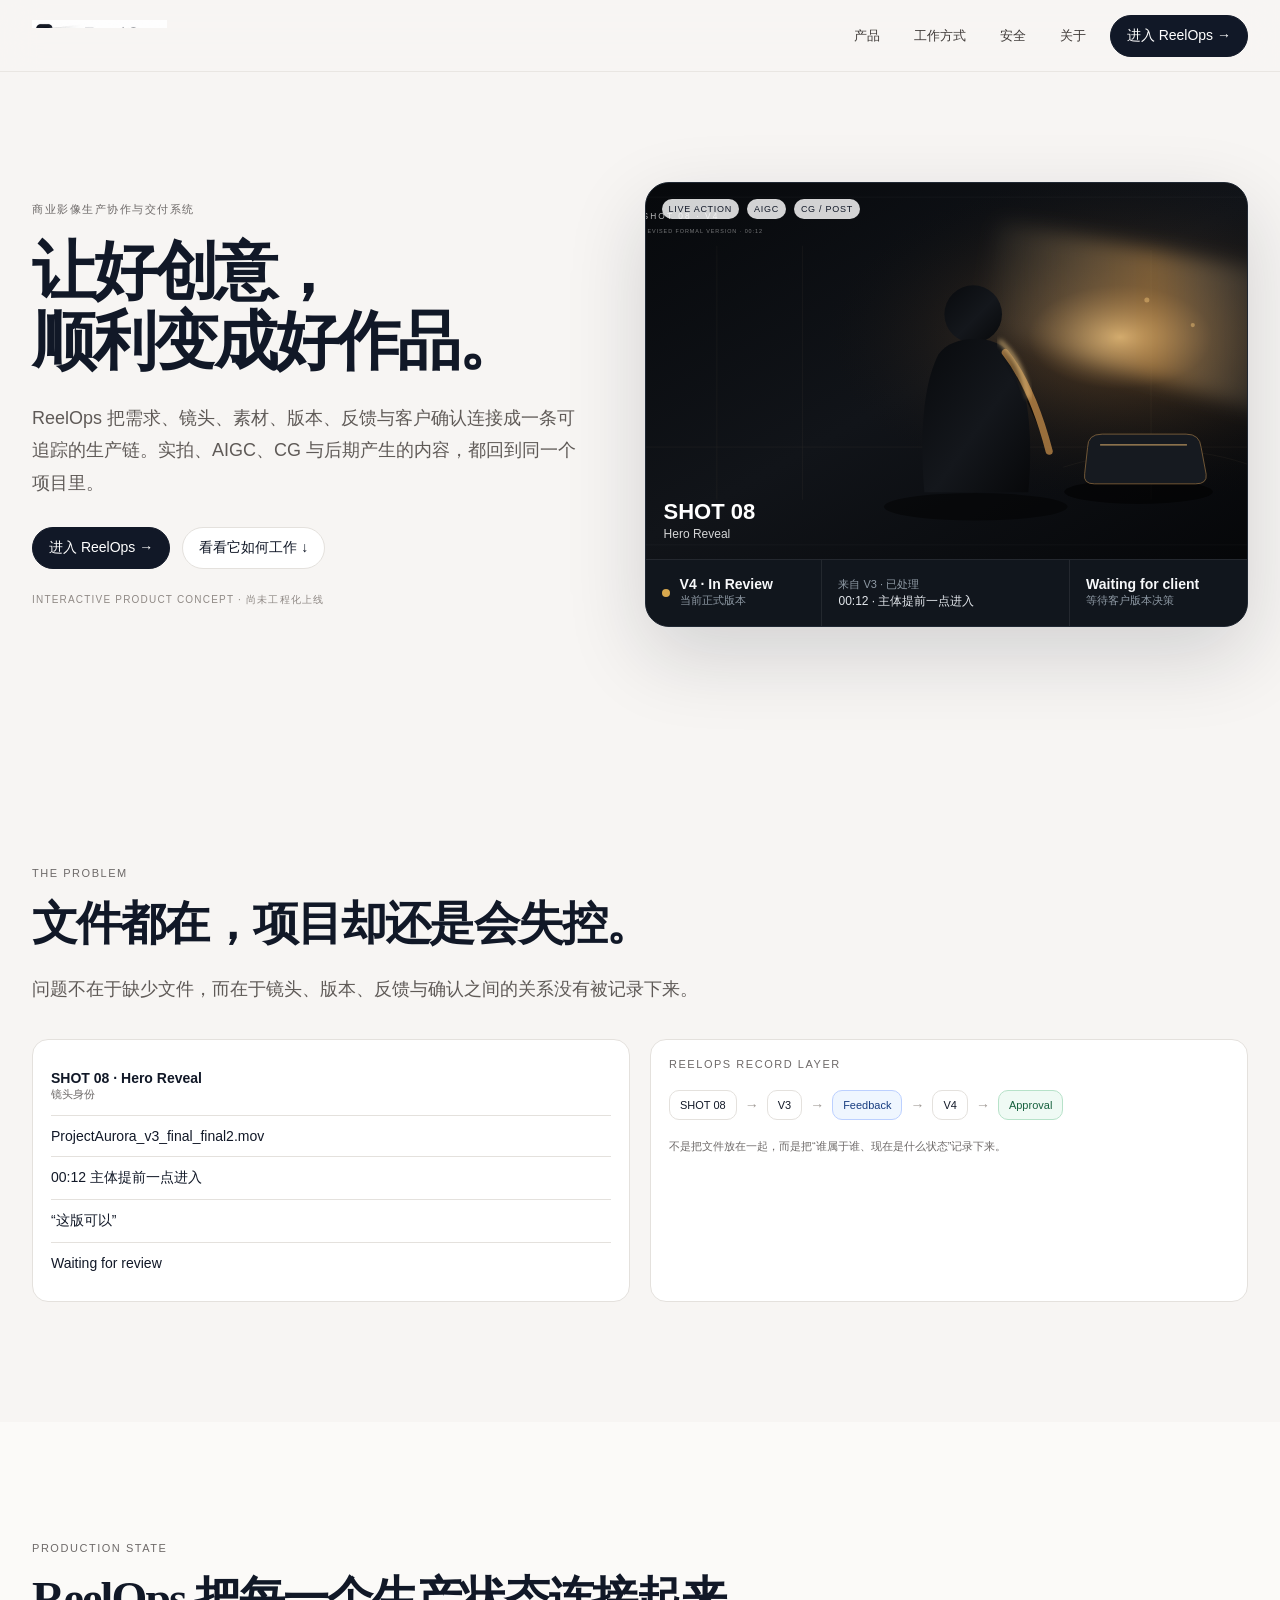
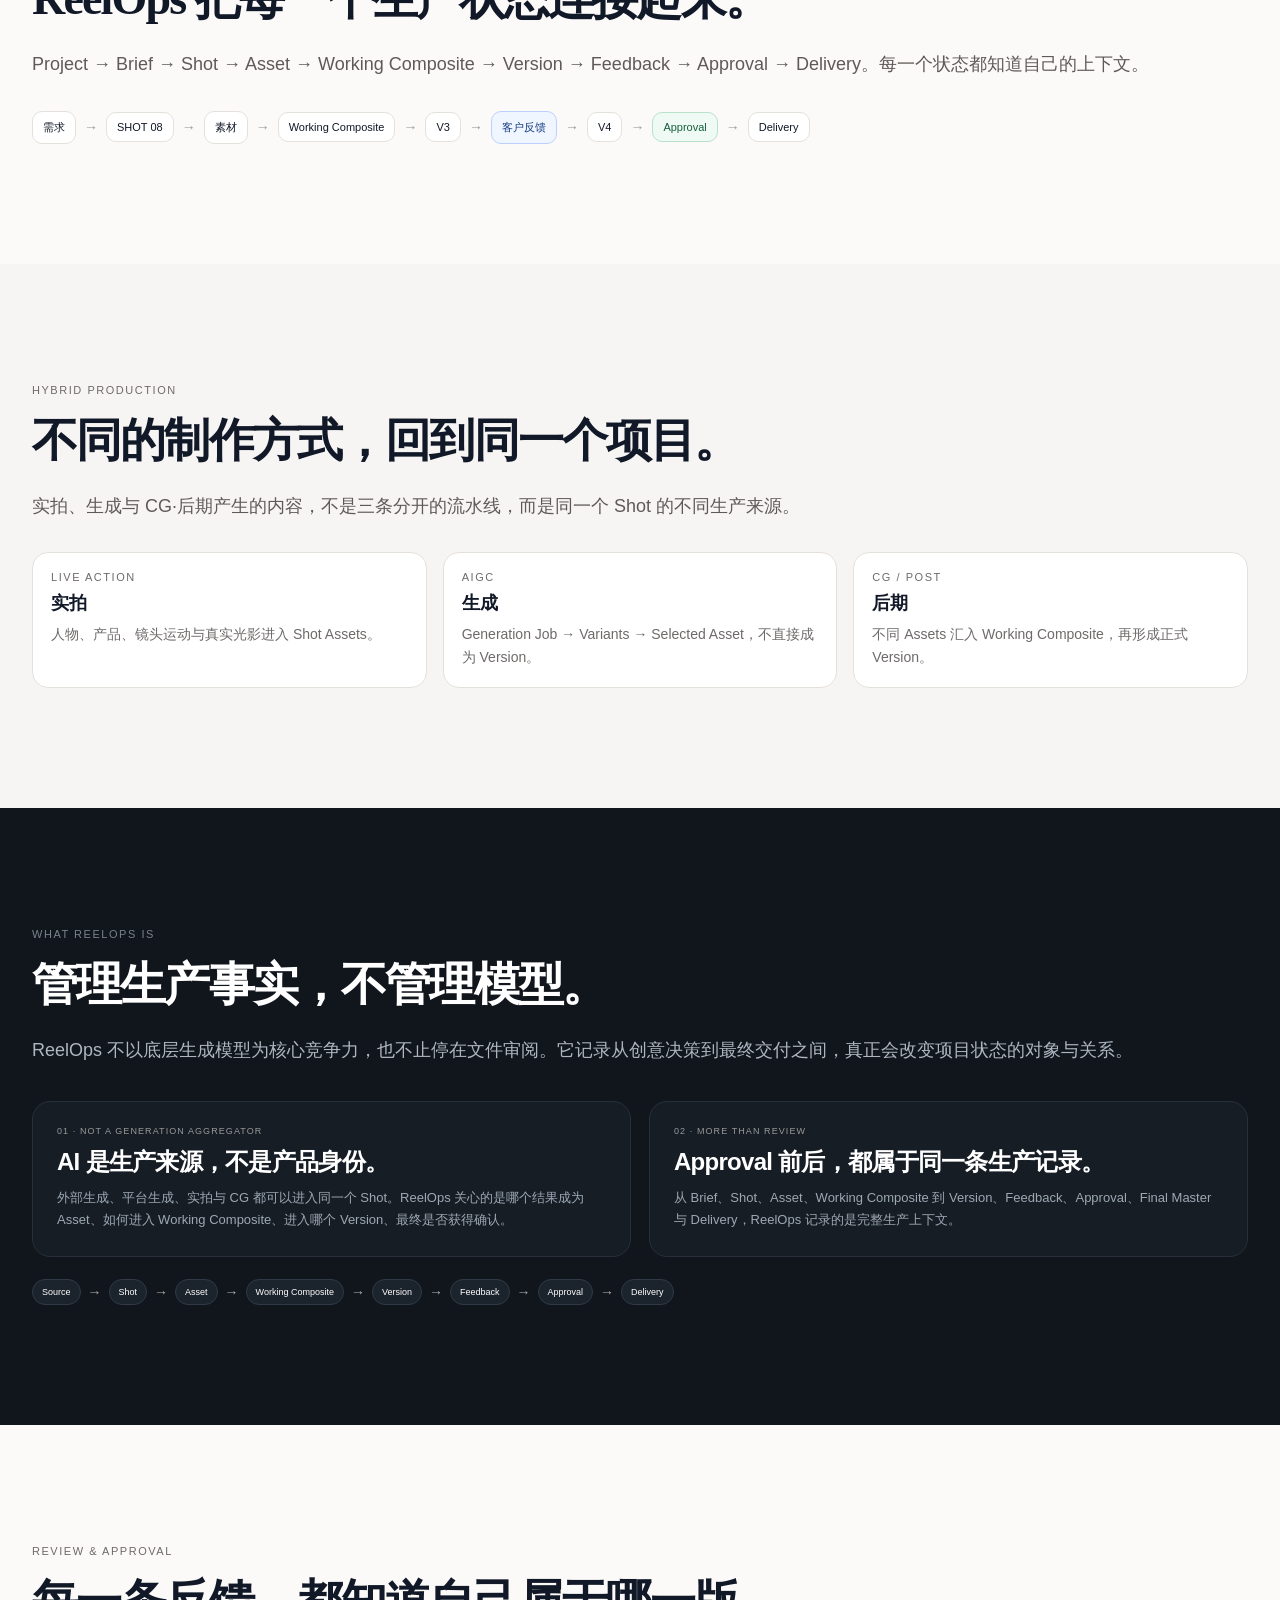
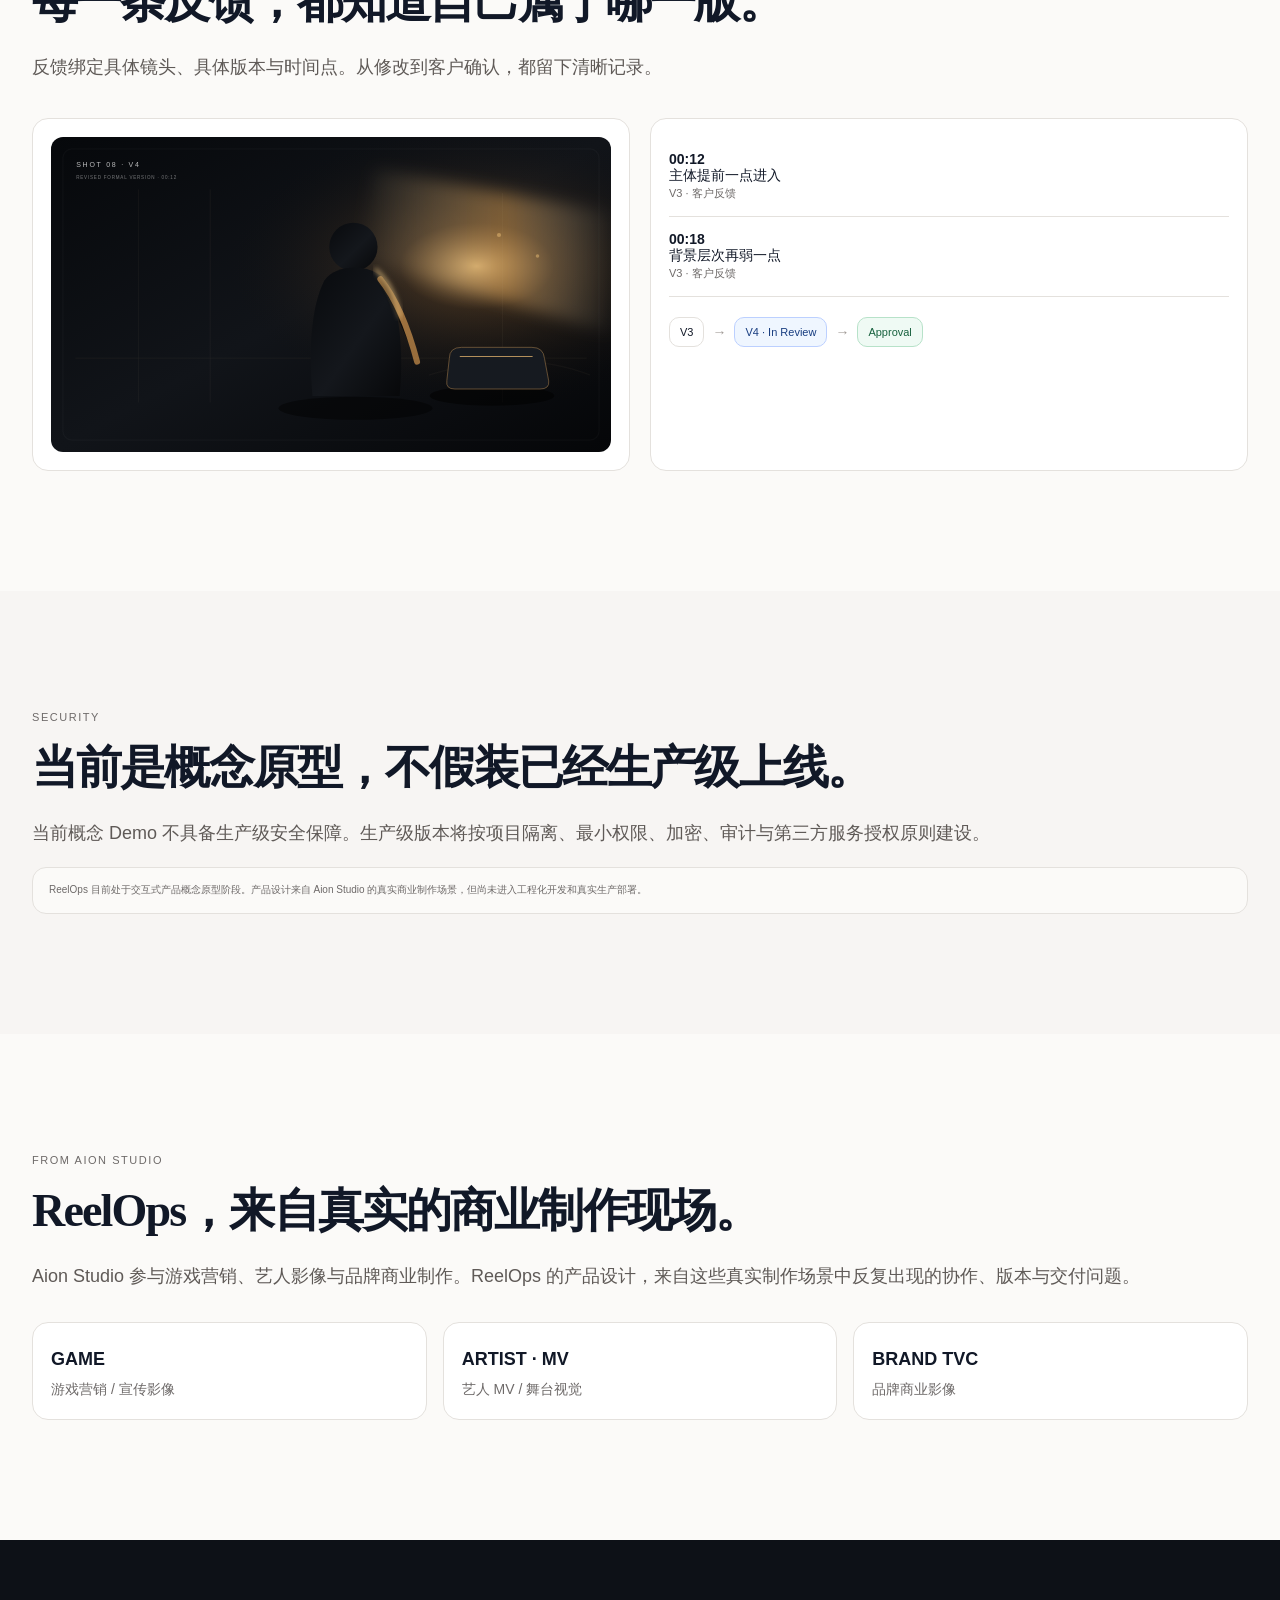
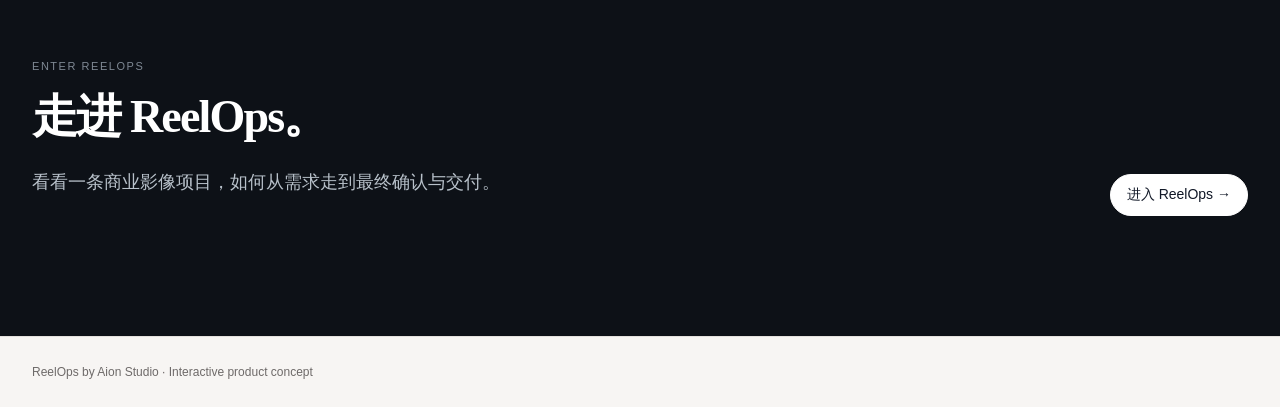
==== commit 34fb0ee6: "Polish public product narrative and version-review hero" ====
--- a/index.html
+++ b/index.html
@@ -1,14 +1,16 @@
-<!doctype html><html lang="zh-CN"><head><meta charset="utf-8"><meta name="viewport" content="width=device-width,initial-scale=1"><meta name="description" content="ReelOps — 商业影像生产协作与交付系统"><title>ReelOps — 让好创意，顺利变成好作品。</title><link rel="stylesheet" href="styles.css"><style>.shotMedia,.reviewGrid .mediaWide{background-image:url('assets/shot08-hero.svg')!important;background-size:cover!important;background-position:center!important}.shotMedia:before,.reviewGrid .mediaWide:before{display:none!important}.categorySplit{display:grid;grid-template-columns:1fr 1fr;gap:18px;margin-top:34px}.categoryCard{border:1px solid var(--line);border-radius:18px;background:#fff;padding:24px}.categoryCard .num{font-size:9px;letter-spacing:.12em;color:#999}.categoryCard h3{font-size:24px;letter-spacing:-.03em;margin:10px 0 9px}.categoryCard p{font-size:13px;line-height:1.75;color:var(--muted);margin:0}.categoryCard strong{display:block;margin-top:16px;font-size:11px}.categoryChain{display:flex;gap:7px;align-items:center;flex-wrap:wrap;margin-top:22px}.categoryChain span{font-size:9px;border:1px solid var(--line);border-radius:999px;padding:7px 9px;background:#fbfaf8}.categoryChain i{font-style:normal;color:#aaa}.scopeNote{margin-top:18px;padding:14px 16px;border:1px solid var(--line);background:#fbfaf8;border-radius:14px;font-size:10px;line-height:1.65;color:var(--muted)}@media(max-width:760px){.categorySplit{grid-template-columns:1fr}}</style></head><body>
+<!doctype html><html lang="zh-CN"><head><meta charset="utf-8"><meta name="viewport" content="width=device-width,initial-scale=1"><meta name="description" content="ReelOps — 商业影像生产协作与交付系统"><title>ReelOps — 让好创意，顺利变成好作品。</title><link rel="stylesheet" href="styles.css"><style>
+.shotMedia{background-image:url('assets/shot08-v4.svg')!important;background-size:cover!important;background-position:center!important}.reviewGrid .mediaWide{background-image:url('assets/shot08-v4.svg')!important;background-size:cover!important;background-position:center!important}.shotMedia:before,.reviewGrid .mediaWide:before{display:none!important}.heroCard{background:#10151b;border-color:#202833;box-shadow:0 28px 80px rgba(17,24,39,.16)}.heroCard .reviewBar{background:#11161d;color:#f7f8fa;border-top-color:rgba(255,255,255,.08)}.heroCard .reviewBar>div{border-right-color:rgba(255,255,255,.08)}.heroCard .small{color:#8f9aa5}.heroCard .feedbackText{color:#e4e8ed}.heroCard .statusDot{background:#d8a84e}.categorySplit{display:grid;grid-template-columns:1fr 1fr;gap:18px;margin-top:34px}.categoryCard{border:1px solid var(--line);border-radius:18px;background:#fff;padding:24px}.categoryCard .num{font-size:9px;letter-spacing:.12em;color:#999}.categoryCard h3{font-size:24px;letter-spacing:-.03em;margin:10px 0 9px}.categoryCard p{font-size:13px;line-height:1.75;color:var(--muted);margin:0}.categoryCard strong{display:block;margin-top:16px;font-size:11px}.categoryChain{display:flex;gap:7px;align-items:center;flex-wrap:wrap;margin-top:22px}.categoryChain span{font-size:9px;border:1px solid var(--line);border-radius:999px;padding:7px 9px;background:#fbfaf8}.categoryChain i{font-style:normal;color:#aaa}.scopeNote{margin-top:18px;padding:14px 16px;border:1px solid var(--line);background:#fbfaf8;border-radius:14px;font-size:10px;line-height:1.65;color:var(--muted)}@media(max-width:760px){.categorySplit{grid-template-columns:1fr}}
+</style></head><body>
 <header class="topnav"><div class="wrap" style="display:contents"><a href="#top"><img class="logo-img" src="assets/reelops-logo-crop.png" alt="ReelOps"></a><nav class="navlinks"><a href="#product">产品</a><a href="#workflow">工作方式</a><a href="#security">安全</a><a href="#about">关于</a></nav><a class="navcta" href="project.html">进入 ReelOps →</a></div></header>
 <main id="top">
 <section class="wrap hero">
   <div><div class="eyebrow">商业影像生产协作与交付系统</div><h1>让好创意，<br>顺利变成好作品。</h1><p>ReelOps 把需求、镜头、素材、版本、反馈与客户确认连接成一条可追踪的生产链。实拍、AIGC、CG 与后期产生的内容，都回到同一个项目里。</p><div class="actions"><a class="btn primary" href="project.html">进入 ReelOps →</a><a class="btn" href="#product">看看它如何工作 ↓</a></div><div class="stage-note">INTERACTIVE PRODUCT CONCEPT · 尚未工程化上线</div></div>
-  <div class="heroCard"><div class="shotMedia"><div class="sourceTags"><span>LIVE ACTION</span><span>AIGC</span><span>CG / POST</span></div><div class="shotLabel"><b>SHOT 08</b><span>Hero Reveal</span></div></div><div class="reviewBar"><div><span class="statusDot"></span><div><b>V4 · In Review</b><div class="small">当前正式版本</div></div></div><div><div><div class="small">00:12 · 客户反馈</div><div class="feedbackText">主体提前一点进入</div></div></div><div><div><b>Waiting for client</b><div class="small">等待客户确认</div></div></div></div></div>
+  <div class="heroCard"><div class="shotMedia"><div class="sourceTags"><span>LIVE ACTION</span><span>AIGC</span><span>CG / POST</span></div><div class="shotLabel"><b>SHOT 08</b><span>Hero Reveal</span></div></div><div class="reviewBar"><div><span class="statusDot"></span><div><b>V4 · In Review</b><div class="small">当前正式版本</div></div></div><div><div><div class="small">来自 V3 · 已处理</div><div class="feedbackText">00:12 · 主体提前一点进入</div></div></div><div><div><b>Waiting for client</b><div class="small">等待客户版本决策</div></div></div></div></div>
 </section>
-<section class="section" id="product"><div class="wrap"><div class="eyebrow">THE PROBLEM</div><h2>文件都在，项目却还是会失控。</h2><p class="sectionLead">问题不在于缺少文件，而在于镜头、版本、反馈与确认之间的关系没有被记录下来。</p><div class="problemGrid"><div class="panel"><div class="fragment"><b>SHOT 08 · Hero Reveal</b><div class="small">镜头身份</div></div><div class="fragment">ProjectAurora_v3_final_final2.mov</div><div class="fragment">00:12 主体提前一点进入</div><div class="fragment">“这版可以”</div><div class="fragment">Waiting for review</div></div><div class="panel"><div class="eyebrow">REELOPS RECORD LAYER</div><div class="chain"><span class="node">SHOT 08</span><span class="arrow">→</span><span class="node">V3</span><span class="arrow">→</span><span class="node current">Feedback</span><span class="arrow">→</span><span class="node">V4</span><span class="arrow">→</span><span class="node approved">Approval</span></div><p class="small" style="margin-top:18px">不是把文件放在一起，而是把“谁属于谁”记录下来。</p></div></div></div></section>
+<section class="section" id="product"><div class="wrap"><div class="eyebrow">THE PROBLEM</div><h2>文件都在，项目却还是会失控。</h2><p class="sectionLead">问题不在于缺少文件，而在于镜头、版本、反馈与确认之间的关系没有被记录下来。</p><div class="problemGrid"><div class="panel"><div class="fragment"><b>SHOT 08 · Hero Reveal</b><div class="small">镜头身份</div></div><div class="fragment">ProjectAurora_v3_final_final2.mov</div><div class="fragment">00:12 主体提前一点进入</div><div class="fragment">“这版可以”</div><div class="fragment">Waiting for review</div></div><div class="panel"><div class="eyebrow">REELOPS RECORD LAYER</div><div class="chain"><span class="node">SHOT 08</span><span class="arrow">→</span><span class="node">V3</span><span class="arrow">→</span><span class="node current">Feedback</span><span class="arrow">→</span><span class="node">V4</span><span class="arrow">→</span><span class="node approved">Approval</span></div><p class="small" style="margin-top:18px">不是把文件放在一起，而是把“谁属于谁、现在是什么状态”记录下来。</p></div></div></div></section>
 <section class="section" id="workflow" style="background:#fbfaf8"><div class="wrap"><div class="eyebrow">PRODUCTION STATE</div><h2>ReelOps 把每一个生产状态连接起来。</h2><p class="sectionLead">Project → Brief → Shot → Asset → Working Composite → Version → Feedback → Approval → Delivery。每一个状态都知道自己的上下文。</p><div class="chain" style="margin-top:30px"><span class="node">需求</span><span class="arrow">→</span><span class="node">SHOT 08</span><span class="arrow">→</span><span class="node">素材</span><span class="arrow">→</span><span class="node">Working Composite</span><span class="arrow">→</span><span class="node">V3</span><span class="arrow">→</span><span class="node current">客户反馈</span><span class="arrow">→</span><span class="node">V4</span><span class="arrow">→</span><span class="node approved">Approval</span><span class="arrow">→</span><span class="node">Delivery</span></div></div></section>
-<section class="section"><div class="wrap"><div class="eyebrow">HYBRID PRODUCTION</div><h2>不同的制作方式，回到同一个项目。</h2><p class="sectionLead">实拍、生成与 CG·后期产生的内容，不是三条分开的流水线，而是同一个 Shot 的不同生产来源。</p><div class="three"><div class="sourceCard"><div class="eyebrow">LIVE ACTION</div><h3>实拍</h3><p>人物、产品、镜头运动与真实光影进入 Shot Assets。</p></div><div class="sourceCard"><div class="eyebrow">AIGC</div><h3>生成</h3><p>Generation Job → Variants → Selected Asset，不直接成为 Version。</p></div><div class="sourceCard"><div class="eyebrow">CG / POST</div><h3>后期</h3><p>不同 Assets 汇入 Working Composite，再形成正式版本。</p></div></div></div></section>
-<section class="section" style="background:#11161d;color:#fff"><div class="wrap"><div class="eyebrow" style="color:#78828d">WHAT REELOPS IS</div><h2>管理生产事实，不管理模型。</h2><p class="sectionLead" style="color:#aeb6bf">ReelOps 不以底层生成模型为核心竞争力，也不止停在文件审阅。它记录从创意决策到最终交付之间，真正会改变项目状态的对象与关系。</p><div class="categorySplit"><div class="categoryCard" style="background:#161d25;border-color:#27303a;color:#fff"><div class="num">01 · NOT A GENERATION AGGREGATOR</div><h3>AI 是生产来源，不是产品身份。</h3><p style="color:#9da8b3">外部生成、平台生成、实拍与 CG 都可以进入同一个 Shot。ReelOps 关心的是哪个结果成为 Asset、进入哪个 Version、最终是否获得确认。</p></div><div class="categoryCard" style="background:#161d25;border-color:#27303a;color:#fff"><div class="num">02 · MORE THAN REVIEW</div><h3>Approval 前后，都属于同一条生产记录。</h3><p style="color:#9da8b3">从 Brief、Shot、Asset、Working Composite 到 Version、Feedback、Approval、Final Master 与 Delivery，ReelOps 记录的是完整生产上下文。</p></div></div><div class="categoryChain"><span style="background:#1b232d;border-color:#303a46">Source</span><i>→</i><span style="background:#1b232d;border-color:#303a46">Shot</span><i>→</i><span style="background:#1b232d;border-color:#303a46">Asset</span><i>→</i><span style="background:#1b232d;border-color:#303a46">Version</span><i>→</i><span style="background:#1b232d;border-color:#303a46">Feedback</span><i>→</i><span style="background:#1b232d;border-color:#303a46">Approval</span><i>→</i><span style="background:#1b232d;border-color:#303a46">Delivery</span></div></div></section>
+<section class="section"><div class="wrap"><div class="eyebrow">HYBRID PRODUCTION</div><h2>不同的制作方式，回到同一个项目。</h2><p class="sectionLead">实拍、生成与 CG·后期产生的内容，不是三条分开的流水线，而是同一个 Shot 的不同生产来源。</p><div class="three"><div class="sourceCard"><div class="eyebrow">LIVE ACTION</div><h3>实拍</h3><p>人物、产品、镜头运动与真实光影进入 Shot Assets。</p></div><div class="sourceCard"><div class="eyebrow">AIGC</div><h3>生成</h3><p>Generation Job → Variants → Selected Asset，不直接成为 Version。</p></div><div class="sourceCard"><div class="eyebrow">CG / POST</div><h3>后期</h3><p>不同 Assets 汇入 Working Composite，再形成正式 Version。</p></div></div></div></section>
+<section class="section" style="background:#11161d;color:#fff"><div class="wrap"><div class="eyebrow" style="color:#78828d">WHAT REELOPS IS</div><h2>管理生产事实，不管理模型。</h2><p class="sectionLead" style="color:#aeb6bf">ReelOps 不以底层生成模型为核心竞争力，也不止停在文件审阅。它记录从创意决策到最终交付之间，真正会改变项目状态的对象与关系。</p><div class="categorySplit"><div class="categoryCard" style="background:#161d25;border-color:#27303a;color:#fff"><div class="num">01 · NOT A GENERATION AGGREGATOR</div><h3>AI 是生产来源，不是产品身份。</h3><p style="color:#9da8b3">外部生成、平台生成、实拍与 CG 都可以进入同一个 Shot。ReelOps 关心的是哪个结果成为 Asset、如何进入 Working Composite、进入哪个 Version、最终是否获得确认。</p></div><div class="categoryCard" style="background:#161d25;border-color:#27303a;color:#fff"><div class="num">02 · MORE THAN REVIEW</div><h3>Approval 前后，都属于同一条生产记录。</h3><p style="color:#9da8b3">从 Brief、Shot、Asset、Working Composite 到 Version、Feedback、Approval、Final Master 与 Delivery，ReelOps 记录的是完整生产上下文。</p></div></div><div class="categoryChain"><span style="background:#1b232d;border-color:#303a46">Source</span><i>→</i><span style="background:#1b232d;border-color:#303a46">Shot</span><i>→</i><span style="background:#1b232d;border-color:#303a46">Asset</span><i>→</i><span style="background:#1b232d;border-color:#303a46">Working Composite</span><i>→</i><span style="background:#1b232d;border-color:#303a46">Version</span><i>→</i><span style="background:#1b232d;border-color:#303a46">Feedback</span><i>→</i><span style="background:#1b232d;border-color:#303a46">Approval</span><i>→</i><span style="background:#1b232d;border-color:#303a46">Delivery</span></div></div></section>
 <section class="section" style="background:#fbfaf8"><div class="wrap"><div class="eyebrow">REVIEW & APPROVAL</div><h2>每一条反馈，都知道自己属于哪一版。</h2><p class="sectionLead">反馈绑定具体镜头、具体版本与时间点。从修改到客户确认，都留下清晰记录。</p><div class="reviewGrid"><div class="panel"><div class="mediaWide"></div></div><div class="panel"><div class="feedbackItem"><b>00:12</b><div>主体提前一点进入</div><div class="small">V3 · 客户反馈</div></div><div class="feedbackItem"><b>00:18</b><div>背景层次再弱一点</div><div class="small">V3 · 客户反馈</div></div><div class="chain"><span class="node">V3</span><span class="arrow">→</span><span class="node current">V4 · In Review</span><span class="arrow">→</span><span class="node approved">Approval</span></div></div></div></div></section>
 <section class="section" id="security"><div class="wrap"><div class="eyebrow">SECURITY</div><h2>当前是概念原型，不假装已经生产级上线。</h2><p class="sectionLead">当前概念 Demo 不具备生产级安全保障。生产级版本将按项目隔离、最小权限、加密、审计与第三方服务授权原则建设。</p><div class="scopeNote">ReelOps 目前处于交互式产品概念原型阶段。产品设计来自 Aion Studio 的真实商业制作场景，但尚未进入工程化开发和真实生产部署。</div></div></section>
 <section class="section" id="about" style="background:#fbfaf8"><div class="wrap"><div class="eyebrow">FROM AION STUDIO</div><h2>ReelOps，来自真实的商业制作现场。</h2><p class="sectionLead">Aion Studio 参与游戏营销、艺人影像与品牌商业制作。ReelOps 的产品设计，来自这些真实制作场景中反复出现的协作、版本与交付问题。</p><div class="three"><div class="sourceCard"><h3>GAME</h3><p>游戏营销 / 宣传影像</p></div><div class="sourceCard"><h3>ARTIST · MV</h3><p>艺人 MV / 舞台视觉</p></div><div class="sourceCard"><h3>BRAND TVC</h3><p>品牌商业影像</p></div></div></div></section>
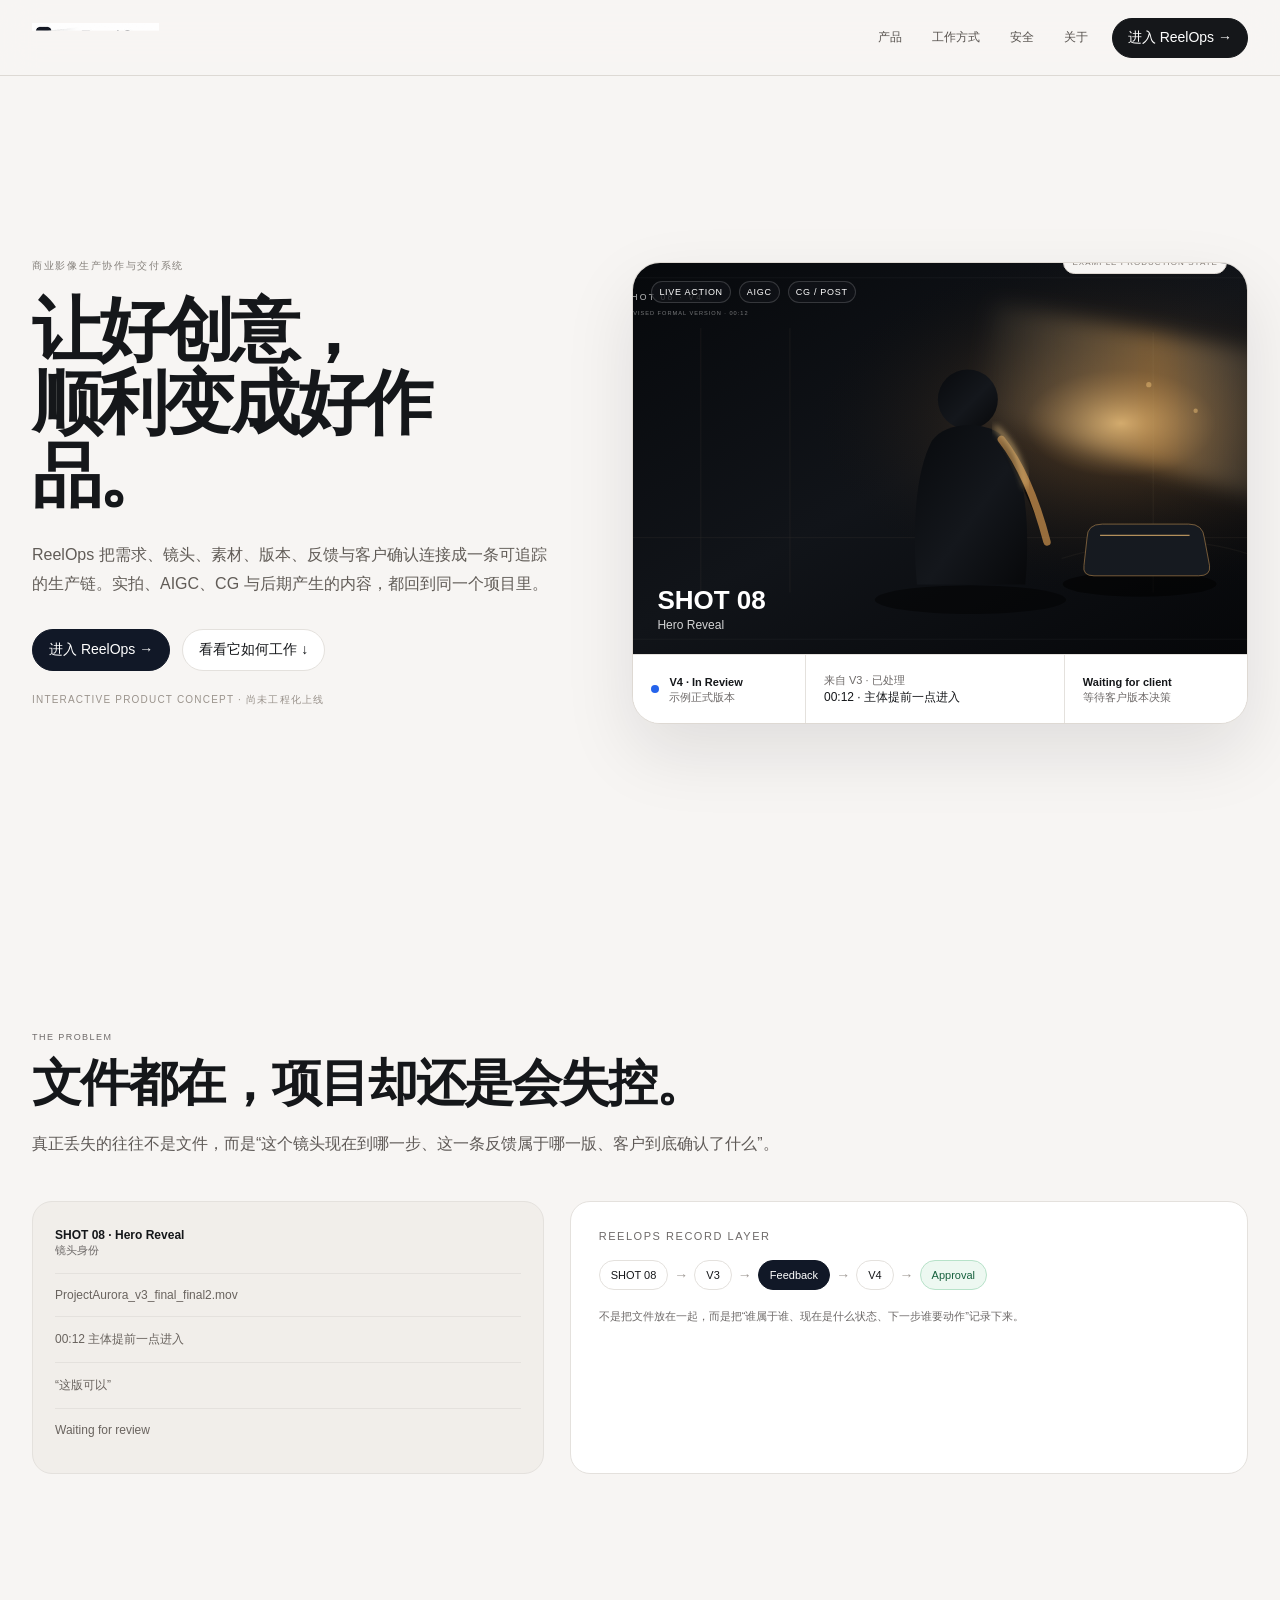
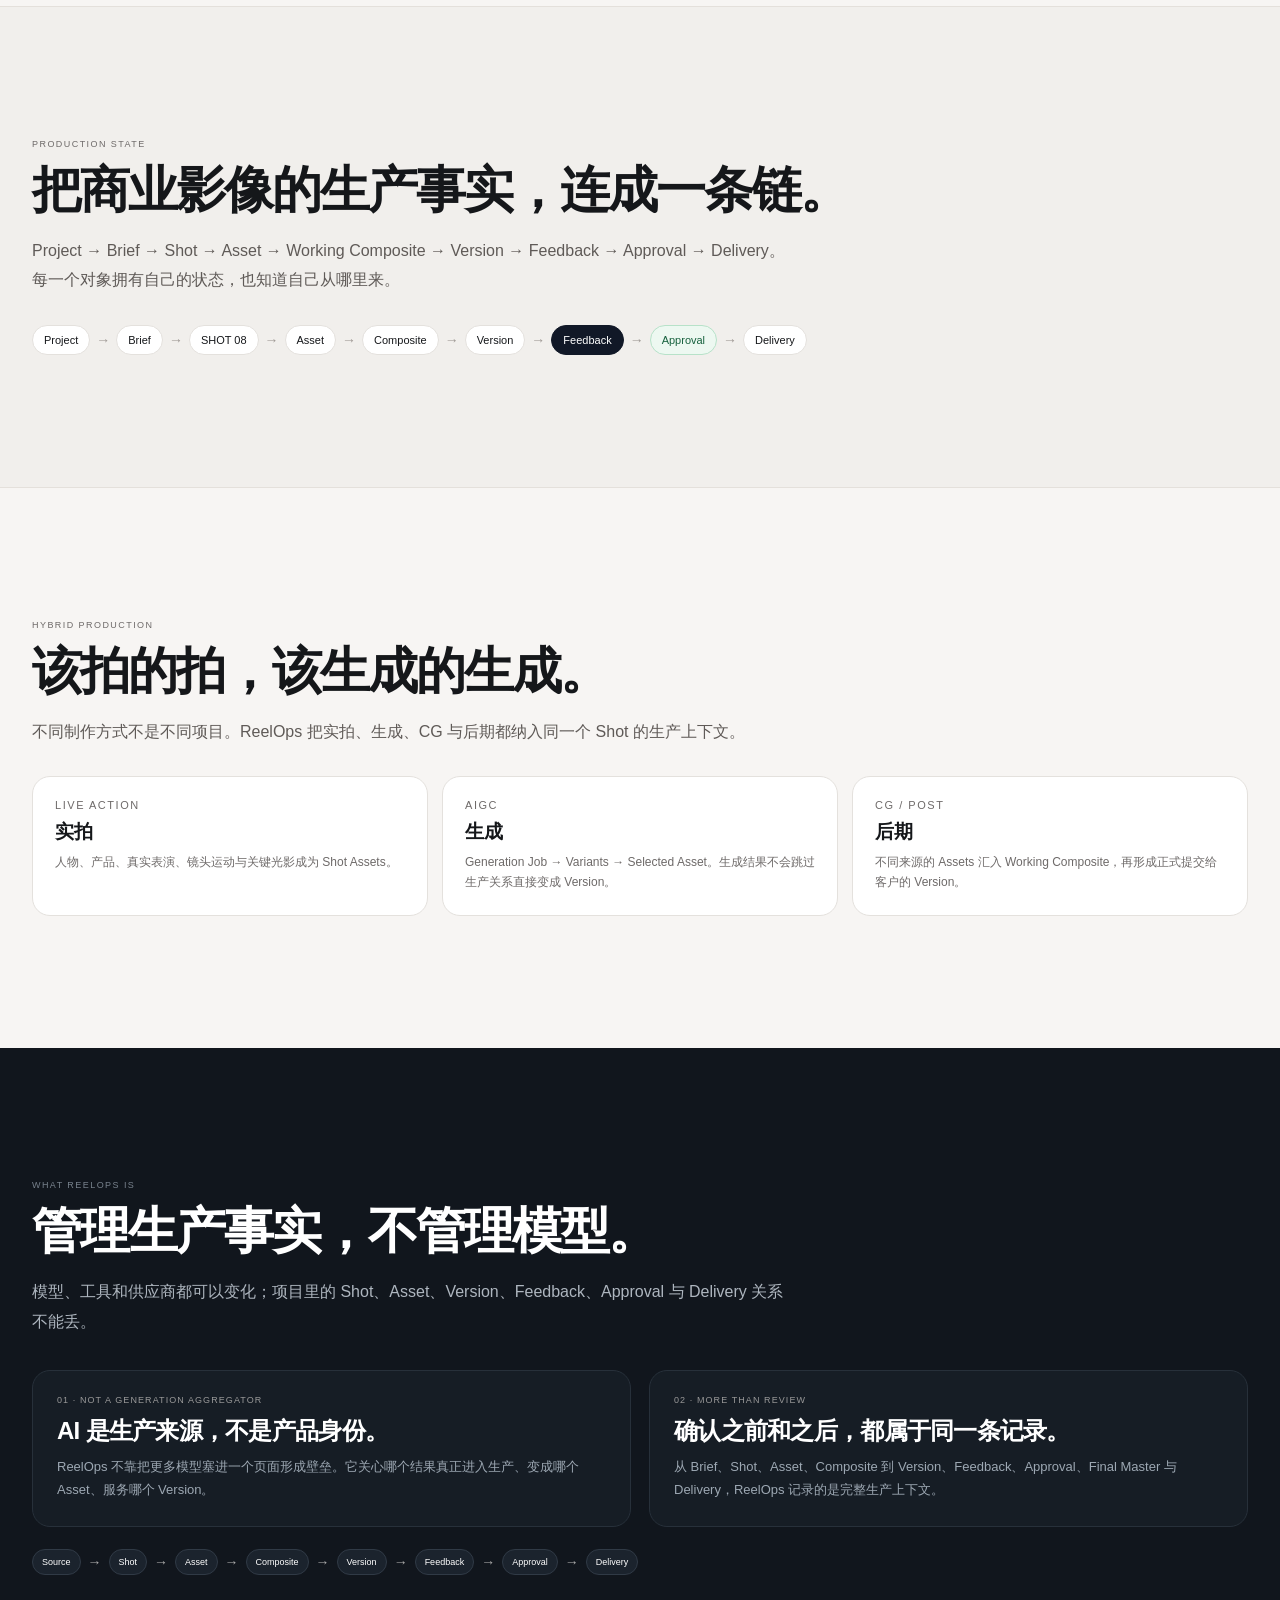
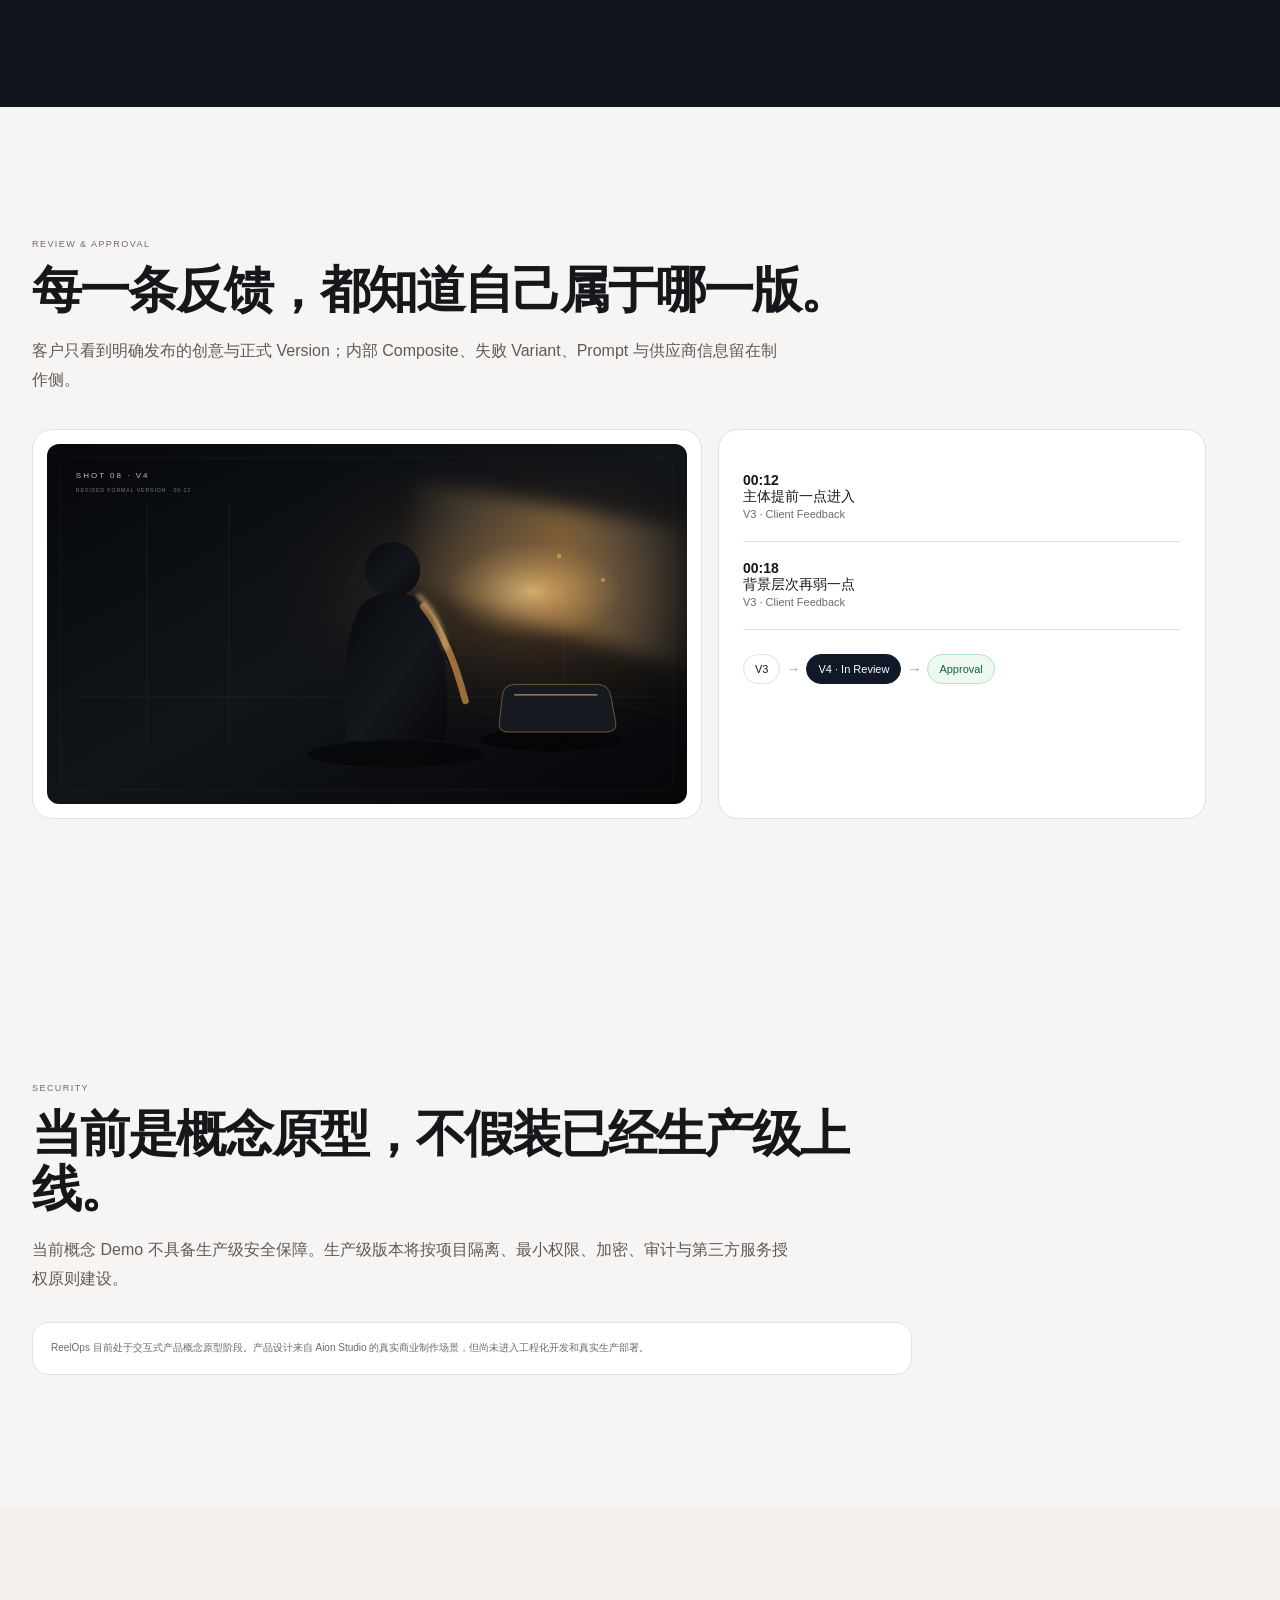
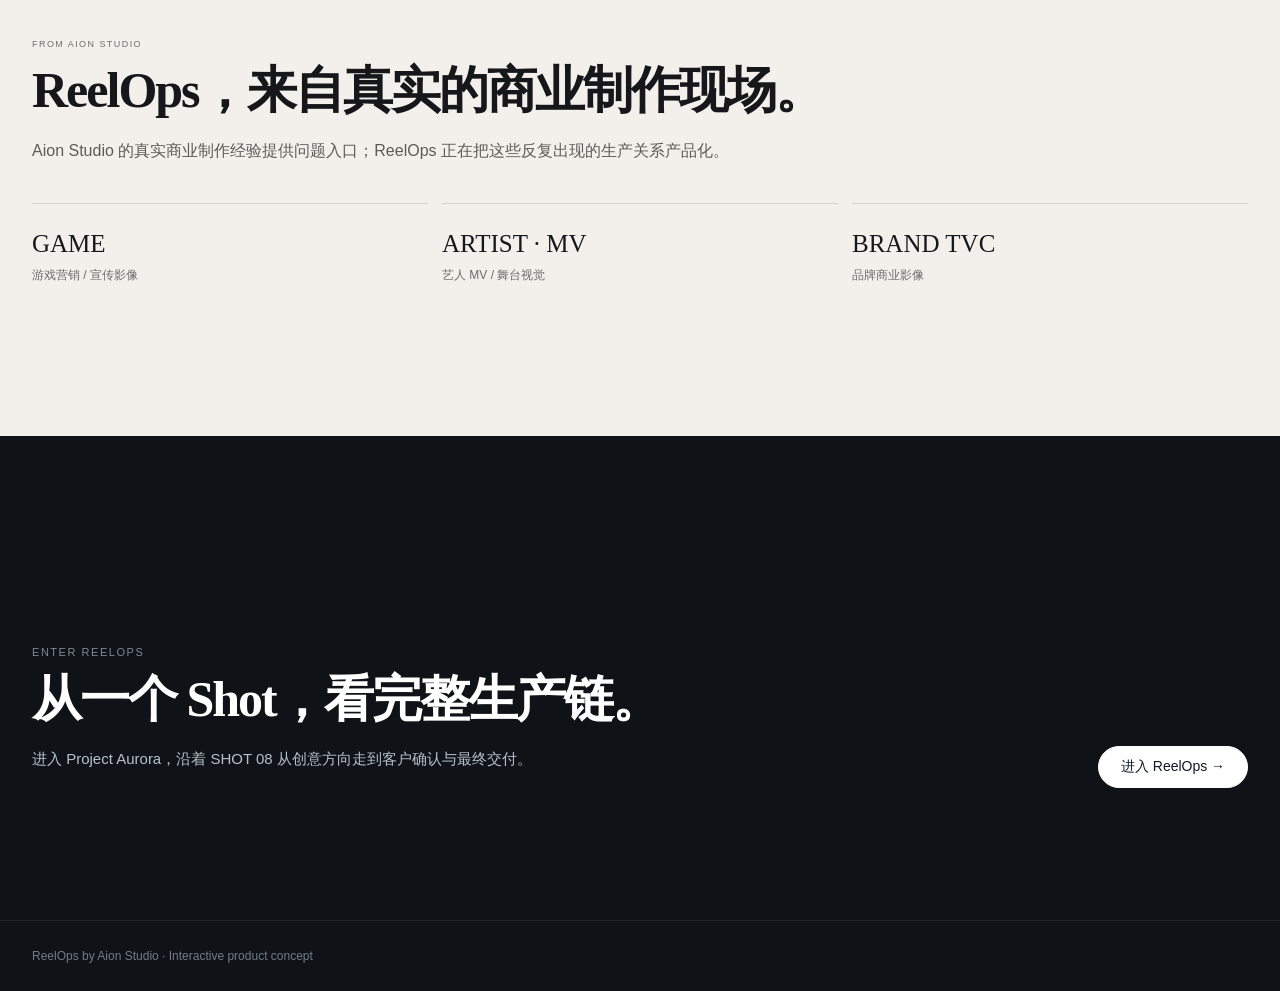
==== commit 00527aa9: "Refine ReelOps public homepage into final editorial investor entry" ====
--- a/index.html
+++ b/index.html
@@ -1,19 +1,13 @@
-<!doctype html><html lang="zh-CN"><head><meta charset="utf-8"><meta name="viewport" content="width=device-width,initial-scale=1"><meta name="description" content="ReelOps — 商业影像生产协作与交付系统"><title>ReelOps — 让好创意，顺利变成好作品。</title><link rel="stylesheet" href="styles.css"><style>
-.shotMedia{background-image:url('assets/shot08-v4.svg')!important;background-size:cover!important;background-position:center!important}.reviewGrid .mediaWide{background-image:url('assets/shot08-v4.svg')!important;background-size:cover!important;background-position:center!important}.shotMedia:before,.reviewGrid .mediaWide:before{display:none!important}.heroCard{background:#10151b;border-color:#202833;box-shadow:0 28px 80px rgba(17,24,39,.16)}.heroCard .reviewBar{background:#11161d;color:#f7f8fa;border-top-color:rgba(255,255,255,.08)}.heroCard .reviewBar>div{border-right-color:rgba(255,255,255,.08)}.heroCard .small{color:#8f9aa5}.heroCard .feedbackText{color:#e4e8ed}.heroCard .statusDot{background:#d8a84e}.categorySplit{display:grid;grid-template-columns:1fr 1fr;gap:18px;margin-top:34px}.categoryCard{border:1px solid var(--line);border-radius:18px;background:#fff;padding:24px}.categoryCard .num{font-size:9px;letter-spacing:.12em;color:#999}.categoryCard h3{font-size:24px;letter-spacing:-.03em;margin:10px 0 9px}.categoryCard p{font-size:13px;line-height:1.75;color:var(--muted);margin:0}.categoryCard strong{display:block;margin-top:16px;font-size:11px}.categoryChain{display:flex;gap:7px;align-items:center;flex-wrap:wrap;margin-top:22px}.categoryChain span{font-size:9px;border:1px solid var(--line);border-radius:999px;padding:7px 9px;background:#fbfaf8}.categoryChain i{font-style:normal;color:#aaa}.scopeNote{margin-top:18px;padding:14px 16px;border:1px solid var(--line);background:#fbfaf8;border-radius:14px;font-size:10px;line-height:1.65;color:var(--muted)}@media(max-width:760px){.categorySplit{grid-template-columns:1fr}}
-</style></head><body>
+<!doctype html><html lang="zh-CN"><head><meta charset="utf-8"><meta name="viewport" content="width=device-width,initial-scale=1"><meta name="description" content="ReelOps — 商业影像生产协作与交付系统"><title>ReelOps — 让好创意，顺利变成好作品。</title><link rel="stylesheet" href="styles.css"><link rel="stylesheet" href="home-polish.css"><style>.shotMedia{background-image:url('assets/shot08-v4.svg')!important;background-size:cover!important;background-position:center!important}.reviewGrid .mediaWide{background-image:url('assets/shot08-v4.svg')!important;background-size:cover!important;background-position:center!important}.shotMedia:before,.reviewGrid .mediaWide:before{display:none!important}.categorySplit{display:grid;grid-template-columns:1fr 1fr;gap:18px;margin-top:34px}.categoryCard{border:1px solid var(--line);border-radius:18px;background:#fff;padding:24px}.categoryCard .num{font-size:9px;letter-spacing:.12em;color:#999}.categoryCard h3{font-size:24px;letter-spacing:-.03em;margin:10px 0 9px}.categoryCard p{font-size:13px;line-height:1.75;color:var(--muted);margin:0}.categoryChain{display:flex;gap:7px;align-items:center;flex-wrap:wrap;margin-top:22px}.categoryChain span{font-size:9px;border:1px solid var(--line);border-radius:999px;padding:7px 9px;background:#fbfaf8}.categoryChain i{font-style:normal;color:#aaa}.scopeNote{margin-top:18px;padding:14px 16px;border:1px solid var(--line);background:#fbfaf8;border-radius:14px;font-size:10px;line-height:1.65;color:var(--muted)}@media(max-width:760px){.categorySplit{grid-template-columns:1fr}}</style></head><body>
 <header class="topnav"><div class="wrap" style="display:contents"><a href="#top"><img class="logo-img" src="assets/reelops-logo-crop.png" alt="ReelOps"></a><nav class="navlinks"><a href="#product">产品</a><a href="#workflow">工作方式</a><a href="#security">安全</a><a href="#about">关于</a></nav><a class="navcta" href="project.html">进入 ReelOps →</a></div></header>
 <main id="top">
-<section class="wrap hero">
-  <div><div class="eyebrow">商业影像生产协作与交付系统</div><h1>让好创意，<br>顺利变成好作品。</h1><p>ReelOps 把需求、镜头、素材、版本、反馈与客户确认连接成一条可追踪的生产链。实拍、AIGC、CG 与后期产生的内容，都回到同一个项目里。</p><div class="actions"><a class="btn primary" href="project.html">进入 ReelOps →</a><a class="btn" href="#product">看看它如何工作 ↓</a></div><div class="stage-note">INTERACTIVE PRODUCT CONCEPT · 尚未工程化上线</div></div>
-  <div class="heroCard"><div class="shotMedia"><div class="sourceTags"><span>LIVE ACTION</span><span>AIGC</span><span>CG / POST</span></div><div class="shotLabel"><b>SHOT 08</b><span>Hero Reveal</span></div></div><div class="reviewBar"><div><span class="statusDot"></span><div><b>V4 · In Review</b><div class="small">当前正式版本</div></div></div><div><div><div class="small">来自 V3 · 已处理</div><div class="feedbackText">00:12 · 主体提前一点进入</div></div></div><div><div><b>Waiting for client</b><div class="small">等待客户版本决策</div></div></div></div></div>
-</section>
-<section class="section" id="product"><div class="wrap"><div class="eyebrow">THE PROBLEM</div><h2>文件都在，项目却还是会失控。</h2><p class="sectionLead">问题不在于缺少文件，而在于镜头、版本、反馈与确认之间的关系没有被记录下来。</p><div class="problemGrid"><div class="panel"><div class="fragment"><b>SHOT 08 · Hero Reveal</b><div class="small">镜头身份</div></div><div class="fragment">ProjectAurora_v3_final_final2.mov</div><div class="fragment">00:12 主体提前一点进入</div><div class="fragment">“这版可以”</div><div class="fragment">Waiting for review</div></div><div class="panel"><div class="eyebrow">REELOPS RECORD LAYER</div><div class="chain"><span class="node">SHOT 08</span><span class="arrow">→</span><span class="node">V3</span><span class="arrow">→</span><span class="node current">Feedback</span><span class="arrow">→</span><span class="node">V4</span><span class="arrow">→</span><span class="node approved">Approval</span></div><p class="small" style="margin-top:18px">不是把文件放在一起，而是把“谁属于谁、现在是什么状态”记录下来。</p></div></div></div></section>
-<section class="section" id="workflow" style="background:#fbfaf8"><div class="wrap"><div class="eyebrow">PRODUCTION STATE</div><h2>ReelOps 把每一个生产状态连接起来。</h2><p class="sectionLead">Project → Brief → Shot → Asset → Working Composite → Version → Feedback → Approval → Delivery。每一个状态都知道自己的上下文。</p><div class="chain" style="margin-top:30px"><span class="node">需求</span><span class="arrow">→</span><span class="node">SHOT 08</span><span class="arrow">→</span><span class="node">素材</span><span class="arrow">→</span><span class="node">Working Composite</span><span class="arrow">→</span><span class="node">V3</span><span class="arrow">→</span><span class="node current">客户反馈</span><span class="arrow">→</span><span class="node">V4</span><span class="arrow">→</span><span class="node approved">Approval</span><span class="arrow">→</span><span class="node">Delivery</span></div></div></section>
-<section class="section"><div class="wrap"><div class="eyebrow">HYBRID PRODUCTION</div><h2>不同的制作方式，回到同一个项目。</h2><p class="sectionLead">实拍、生成与 CG·后期产生的内容，不是三条分开的流水线，而是同一个 Shot 的不同生产来源。</p><div class="three"><div class="sourceCard"><div class="eyebrow">LIVE ACTION</div><h3>实拍</h3><p>人物、产品、镜头运动与真实光影进入 Shot Assets。</p></div><div class="sourceCard"><div class="eyebrow">AIGC</div><h3>生成</h3><p>Generation Job → Variants → Selected Asset，不直接成为 Version。</p></div><div class="sourceCard"><div class="eyebrow">CG / POST</div><h3>后期</h3><p>不同 Assets 汇入 Working Composite，再形成正式 Version。</p></div></div></div></section>
-<section class="section" style="background:#11161d;color:#fff"><div class="wrap"><div class="eyebrow" style="color:#78828d">WHAT REELOPS IS</div><h2>管理生产事实，不管理模型。</h2><p class="sectionLead" style="color:#aeb6bf">ReelOps 不以底层生成模型为核心竞争力，也不止停在文件审阅。它记录从创意决策到最终交付之间，真正会改变项目状态的对象与关系。</p><div class="categorySplit"><div class="categoryCard" style="background:#161d25;border-color:#27303a;color:#fff"><div class="num">01 · NOT A GENERATION AGGREGATOR</div><h3>AI 是生产来源，不是产品身份。</h3><p style="color:#9da8b3">外部生成、平台生成、实拍与 CG 都可以进入同一个 Shot。ReelOps 关心的是哪个结果成为 Asset、如何进入 Working Composite、进入哪个 Version、最终是否获得确认。</p></div><div class="categoryCard" style="background:#161d25;border-color:#27303a;color:#fff"><div class="num">02 · MORE THAN REVIEW</div><h3>Approval 前后，都属于同一条生产记录。</h3><p style="color:#9da8b3">从 Brief、Shot、Asset、Working Composite 到 Version、Feedback、Approval、Final Master 与 Delivery，ReelOps 记录的是完整生产上下文。</p></div></div><div class="categoryChain"><span style="background:#1b232d;border-color:#303a46">Source</span><i>→</i><span style="background:#1b232d;border-color:#303a46">Shot</span><i>→</i><span style="background:#1b232d;border-color:#303a46">Asset</span><i>→</i><span style="background:#1b232d;border-color:#303a46">Working Composite</span><i>→</i><span style="background:#1b232d;border-color:#303a46">Version</span><i>→</i><span style="background:#1b232d;border-color:#303a46">Feedback</span><i>→</i><span style="background:#1b232d;border-color:#303a46">Approval</span><i>→</i><span style="background:#1b232d;border-color:#303a46">Delivery</span></div></div></section>
-<section class="section" style="background:#fbfaf8"><div class="wrap"><div class="eyebrow">REVIEW & APPROVAL</div><h2>每一条反馈，都知道自己属于哪一版。</h2><p class="sectionLead">反馈绑定具体镜头、具体版本与时间点。从修改到客户确认，都留下清晰记录。</p><div class="reviewGrid"><div class="panel"><div class="mediaWide"></div></div><div class="panel"><div class="feedbackItem"><b>00:12</b><div>主体提前一点进入</div><div class="small">V3 · 客户反馈</div></div><div class="feedbackItem"><b>00:18</b><div>背景层次再弱一点</div><div class="small">V3 · 客户反馈</div></div><div class="chain"><span class="node">V3</span><span class="arrow">→</span><span class="node current">V4 · In Review</span><span class="arrow">→</span><span class="node approved">Approval</span></div></div></div></div></section>
+<section class="wrap hero"><div><div class="eyebrow">商业影像生产协作与交付系统</div><h1>让好创意，<br>顺利变成好作品。</h1><p>ReelOps 把需求、镜头、素材、版本、反馈与客户确认连接成一条可追踪的生产链。实拍、AIGC、CG 与后期产生的内容，都回到同一个项目里。</p><div class="actions"><a class="btn primary" href="project.html">进入 ReelOps →</a><a class="btn" href="#product">看看它如何工作 ↓</a></div><div class="stage-note">INTERACTIVE PRODUCT CONCEPT · 尚未工程化上线</div></div><div class="heroCard"><div class="shotMedia"><div class="sourceTags"><span>LIVE ACTION</span><span>AIGC</span><span>CG / POST</span></div><div class="shotLabel"><b>SHOT 08</b><span>Hero Reveal</span></div></div><div class="reviewBar"><div><span class="statusDot"></span><div><b>V4 · In Review</b><div class="small">示例正式版本</div></div></div><div><div><div class="small">来自 V3 · 已处理</div><div class="feedbackText">00:12 · 主体提前一点进入</div></div></div><div><div><b>Waiting for client</b><div class="small">等待客户版本决策</div></div></div></div></div></section>
+<section class="section" id="product"><div class="wrap"><div class="eyebrow">THE PROBLEM</div><h2>文件都在，项目却还是会失控。</h2><p class="sectionLead">真正丢失的往往不是文件，而是“这个镜头现在到哪一步、这一条反馈属于哪一版、客户到底确认了什么”。</p><div class="problemGrid"><div class="panel"><div class="fragment"><b>SHOT 08 · Hero Reveal</b><div class="small">镜头身份</div></div><div class="fragment">ProjectAurora_v3_final_final2.mov</div><div class="fragment">00:12 主体提前一点进入</div><div class="fragment">“这版可以”</div><div class="fragment">Waiting for review</div></div><div class="panel"><div class="eyebrow">REELOPS RECORD LAYER</div><div class="chain"><span class="node">SHOT 08</span><span class="arrow">→</span><span class="node">V3</span><span class="arrow">→</span><span class="node current">Feedback</span><span class="arrow">→</span><span class="node">V4</span><span class="arrow">→</span><span class="node approved">Approval</span></div><p class="small" style="margin-top:18px">不是把文件放在一起，而是把“谁属于谁、现在是什么状态、下一步谁要动作”记录下来。</p></div></div></div></section>
+<section class="section" id="workflow"><div class="wrap"><div class="eyebrow">PRODUCTION STATE</div><h2>把商业影像的生产事实，连成一条链。</h2><p class="sectionLead">Project → Brief → Shot → Asset → Working Composite → Version → Feedback → Approval → Delivery。每一个对象拥有自己的状态，也知道自己从哪里来。</p><div class="chain" style="margin-top:30px"><span class="node">Project</span><span class="arrow">→</span><span class="node">Brief</span><span class="arrow">→</span><span class="node">SHOT 08</span><span class="arrow">→</span><span class="node">Asset</span><span class="arrow">→</span><span class="node">Composite</span><span class="arrow">→</span><span class="node">Version</span><span class="arrow">→</span><span class="node current">Feedback</span><span class="arrow">→</span><span class="node approved">Approval</span><span class="arrow">→</span><span class="node">Delivery</span></div></div></section>
+<section class="section"><div class="wrap"><div class="eyebrow">HYBRID PRODUCTION</div><h2>该拍的拍，该生成的生成。</h2><p class="sectionLead">不同制作方式不是不同项目。ReelOps 把实拍、生成、CG 与后期都纳入同一个 Shot 的生产上下文。</p><div class="three"><div class="sourceCard"><div class="eyebrow">LIVE ACTION</div><h3>实拍</h3><p>人物、产品、真实表演、镜头运动与关键光影成为 Shot Assets。</p></div><div class="sourceCard"><div class="eyebrow">AIGC</div><h3>生成</h3><p>Generation Job → Variants → Selected Asset。生成结果不会跳过生产关系直接变成 Version。</p></div><div class="sourceCard"><div class="eyebrow">CG / POST</div><h3>后期</h3><p>不同来源的 Assets 汇入 Working Composite，再形成正式提交给客户的 Version。</p></div></div></div></section>
+<section class="section" style="background:#11161d;color:#fff"><div class="wrap"><div class="eyebrow" style="color:#78828d">WHAT REELOPS IS</div><h2>管理生产事实，不管理模型。</h2><p class="sectionLead" style="color:#aeb6bf">模型、工具和供应商都可以变化；项目里的 Shot、Asset、Version、Feedback、Approval 与 Delivery 关系不能丢。</p><div class="categorySplit"><div class="categoryCard" style="background:#161d25;border-color:#27303a;color:#fff"><div class="num">01 · NOT A GENERATION AGGREGATOR</div><h3>AI 是生产来源，不是产品身份。</h3><p style="color:#9da8b3">ReelOps 不靠把更多模型塞进一个页面形成壁垒。它关心哪个结果真正进入生产、变成哪个 Asset、服务哪个 Version。</p></div><div class="categoryCard" style="background:#161d25;border-color:#27303a;color:#fff"><div class="num">02 · MORE THAN REVIEW</div><h3>确认之前和之后，都属于同一条记录。</h3><p style="color:#9da8b3">从 Brief、Shot、Asset、Composite 到 Version、Feedback、Approval、Final Master 与 Delivery，ReelOps 记录的是完整生产上下文。</p></div></div><div class="categoryChain"><span style="background:#1b232d;border-color:#303a46">Source</span><i>→</i><span style="background:#1b232d;border-color:#303a46">Shot</span><i>→</i><span style="background:#1b232d;border-color:#303a46">Asset</span><i>→</i><span style="background:#1b232d;border-color:#303a46">Composite</span><i>→</i><span style="background:#1b232d;border-color:#303a46">Version</span><i>→</i><span style="background:#1b232d;border-color:#303a46">Feedback</span><i>→</i><span style="background:#1b232d;border-color:#303a46">Approval</span><i>→</i><span style="background:#1b232d;border-color:#303a46">Delivery</span></div></div></section>
+<section class="section"><div class="wrap"><div class="eyebrow">REVIEW & APPROVAL</div><h2>每一条反馈，都知道自己属于哪一版。</h2><p class="sectionLead">客户只看到明确发布的创意与正式 Version；内部 Composite、失败 Variant、Prompt 与供应商信息留在制作侧。</p><div class="reviewGrid"><div class="panel"><div class="mediaWide"></div></div><div class="panel"><div class="feedbackItem"><b>00:12</b><div>主体提前一点进入</div><div class="small">V3 · Client Feedback</div></div><div class="feedbackItem"><b>00:18</b><div>背景层次再弱一点</div><div class="small">V3 · Client Feedback</div></div><div class="chain"><span class="node">V3</span><span class="arrow">→</span><span class="node current">V4 · In Review</span><span class="arrow">→</span><span class="node approved">Approval</span></div></div></div></div></section>
 <section class="section" id="security"><div class="wrap"><div class="eyebrow">SECURITY</div><h2>当前是概念原型，不假装已经生产级上线。</h2><p class="sectionLead">当前概念 Demo 不具备生产级安全保障。生产级版本将按项目隔离、最小权限、加密、审计与第三方服务授权原则建设。</p><div class="scopeNote">ReelOps 目前处于交互式产品概念原型阶段。产品设计来自 Aion Studio 的真实商业制作场景，但尚未进入工程化开发和真实生产部署。</div></div></section>
-<section class="section" id="about" style="background:#fbfaf8"><div class="wrap"><div class="eyebrow">FROM AION STUDIO</div><h2>ReelOps，来自真实的商业制作现场。</h2><p class="sectionLead">Aion Studio 参与游戏营销、艺人影像与品牌商业制作。ReelOps 的产品设计，来自这些真实制作场景中反复出现的协作、版本与交付问题。</p><div class="three"><div class="sourceCard"><h3>GAME</h3><p>游戏营销 / 宣传影像</p></div><div class="sourceCard"><h3>ARTIST · MV</h3><p>艺人 MV / 舞台视觉</p></div><div class="sourceCard"><h3>BRAND TVC</h3><p>品牌商业影像</p></div></div></div></section>
-<section class="section darkSection"><div class="wrap finalCta"><div><div class="eyebrow" style="color:#7f8994">ENTER REELOPS</div><h2>走进 ReelOps。</h2><p class="sectionLead">看看一条商业影像项目，如何从需求走到最终确认与交付。</p></div><a class="btn" href="project.html" style="background:white;color:#111827;border-color:white">进入 ReelOps →</a></div></section>
-</main><footer class="footer"><div class="wrap">ReelOps by Aion Studio · Interactive product concept</div></footer>
-</body></html>
+<section class="section" id="about"><div class="wrap"><div class="eyebrow">FROM AION STUDIO</div><h2>ReelOps，来自真实的商业制作现场。</h2><p class="sectionLead">Aion Studio 的真实商业制作经验提供问题入口；ReelOps 正在把这些反复出现的生产关系产品化。</p><div class="three"><div class="sourceCard"><h3>GAME</h3><p>游戏营销 / 宣传影像</p></div><div class="sourceCard"><h3>ARTIST · MV</h3><p>艺人 MV / 舞台视觉</p></div><div class="sourceCard"><h3>BRAND TVC</h3><p>品牌商业影像</p></div></div></div></section>
+<section class="section darkSection"><div class="wrap finalCta"><div><div class="eyebrow" style="color:#7f8994">ENTER REELOPS</div><h2>从一个 Shot，看完整生产链。</h2><p class="sectionLead">进入 Project Aurora，沿着 SHOT 08 从创意方向走到客户确认与最终交付。</p></div><a class="btn" href="project.html" style="background:white;color:#111827;border-color:white">进入 ReelOps →</a></div></section>
+</main><footer class="footer"><div class="wrap">ReelOps by Aion Studio · Interactive product concept</div></footer></body></html>
--- a/home-polish.css
+++ b/home-polish.css
@@ -0,0 +1,13 @@
+/* Public homepage final art-direction pass. Product logic stays unchanged. */
+body{background:#f7f5f3;color:#15171a}.topnav{height:76px;background:rgba(247,245,243,.88);border-bottom:1px solid rgba(211,206,200,.7)}.topnav .logo-img{height:30px}.navlinks{gap:30px}.navlinks a{font-size:12px;color:#57524e}.navcta{padding:10px 15px;background:#15171a;border-color:#15171a}
+.hero{min-height:calc(100vh - 76px);padding:88px 0 98px;grid-template-columns:minmax(0,.92fr) minmax(520px,1.08fr);gap:76px}.hero>div:first-child{align-self:center}.hero .eyebrow{font-size:10px;letter-spacing:.17em;color:#85807b}.hero h1{font-size:70px;line-height:1.04;letter-spacing:-.055em;margin:22px 0 26px;max-width:650px}.hero p{font-size:16px;line-height:1.85;max-width:610px;color:#615c57}.hero .actions{margin-top:30px}.hero .stage-note{margin-top:22px;color:#9a938c}.heroCard{border-radius:28px;border-color:#ded9d3;background:#fff;box-shadow:0 28px 70px rgba(24,24,27,.10);transform:translateY(10px)}.heroCard .shotMedia{aspect-ratio:16/10.2;background-position:center 42%!important}.heroCard .sourceTags{top:18px;left:18px}.heroCard .sourceTags span{background:rgba(20,23,28,.56);color:#fff;border:1px solid rgba(255,255,255,.16);backdrop-filter:blur(12px)}.heroCard .shotLabel{left:24px;bottom:22px}.heroCard .shotLabel b{font-size:26px}.reviewBar{grid-template-columns:.9fr 1.35fr .95fr;background:#fff}.reviewBar>div{padding:17px 18px}.reviewBar b{font-size:11px}.reviewBar .feedbackText{font-size:12px}.statusDot{background:#2563eb}.heroCard:after{content:'EXAMPLE PRODUCTION STATE';display:block;position:absolute;right:20px;top:-12px;font-size:8px;letter-spacing:.13em;color:#817a74;background:#f7f5f3;border:1px solid #ddd7d1;border-radius:999px;padding:6px 8px}.heroCard{position:relative}
+.section{padding:132px 0}.section>.wrap>.eyebrow{font-size:9px;letter-spacing:.16em}.section h2{font-size:50px;line-height:1.1;max-width:820px}.sectionLead{font-size:16px;line-height:1.85;max-width:760px}.problemGrid{grid-template-columns:.86fr 1.14fr;gap:26px;margin-top:42px}.problemGrid .panel{border-radius:20px;padding:22px}.problemGrid .panel:first-child{background:#f1eeea}.problemGrid .panel:last-child{padding:28px;background:#fff}.problemGrid .chain{margin-top:18px}.fragment{font-size:12px;padding:14px 0}.fragment:first-child{padding-top:4px}.fragment:nth-child(n+2){color:#69635e}
+#workflow{background:#f1efec!important;border-top:1px solid #e4e0db;border-bottom:1px solid #e4e0db}.chain{gap:6px}.node{border-radius:999px;padding:8px 11px;background:#fff}.node.current{background:#111827;color:#fff;border-color:#111827}.node.approved{background:#edf8f1}
+.three{gap:14px}.sourceCard{border-radius:18px;padding:22px}.sourceCard h3{font-size:19px}.sourceCard p{font-size:12px}.section:not(.darkSection) .sourceCard{box-shadow:none}
+.categorySplit{gap:12px}.categoryCard{border-radius:20px;padding:28px}.categoryCard h3{font-size:27px}.categoryCard p{font-size:12px}.categoryChain{margin-top:28px}.categoryChain span{padding:8px 10px}
+.reviewGrid{grid-template-columns:1.08fr .92fr;align-items:stretch;gap:16px}.reviewGrid .panel{border-radius:20px;padding:14px}.reviewGrid .panel:last-child{padding:24px}.reviewGrid .mediaWide{min-height:360px}.feedbackItem{padding:18px 0}.feedbackItem b{display:inline-block;min-width:46px}.reviewGrid .chain{margin-top:24px}
+#security .scopeNote{margin-top:28px;max-width:880px;background:#fff;border-radius:16px;padding:17px 18px}.section#about{background:#f3f0ec!important}.section#about .three{margin-top:38px}.section#about .sourceCard{background:transparent;border-top:1px solid #d8d1ca;border-left:0;border-right:0;border-bottom:0;border-radius:0;padding:18px 0}.section#about .sourceCard h3{font-family:Georgia,'Noto Serif SC',serif;font-weight:500;font-size:25px}
+.darkSection{background:#0f1318}.darkSection .finalCta{min-height:220px}.darkSection .sectionLead{font-size:15px}.darkSection .btn{min-width:150px}
+.footer{background:#0f1318;color:#747c85;border-top-color:rgba(255,255,255,.07)}
+@media(max-width:1050px){.hero{grid-template-columns:1fr;gap:48px;min-height:auto}.hero h1{font-size:62px}.heroCard{max-width:860px}.problemGrid,.reviewGrid{grid-template-columns:1fr}}
+@media(max-width:700px){.hero{padding:62px 0 72px}.hero h1{font-size:46px}.hero p{font-size:15px}.section{padding:90px 0}.section h2{font-size:38px}.reviewBar{grid-template-columns:1fr}.reviewBar>div{border-right:0;border-bottom:1px solid var(--line)}.reviewBar>div:last-child{border-bottom:0}.finalCta{align-items:flex-start;flex-direction:column}.heroCard:after{right:12px}.navcta{font-size:11px}}
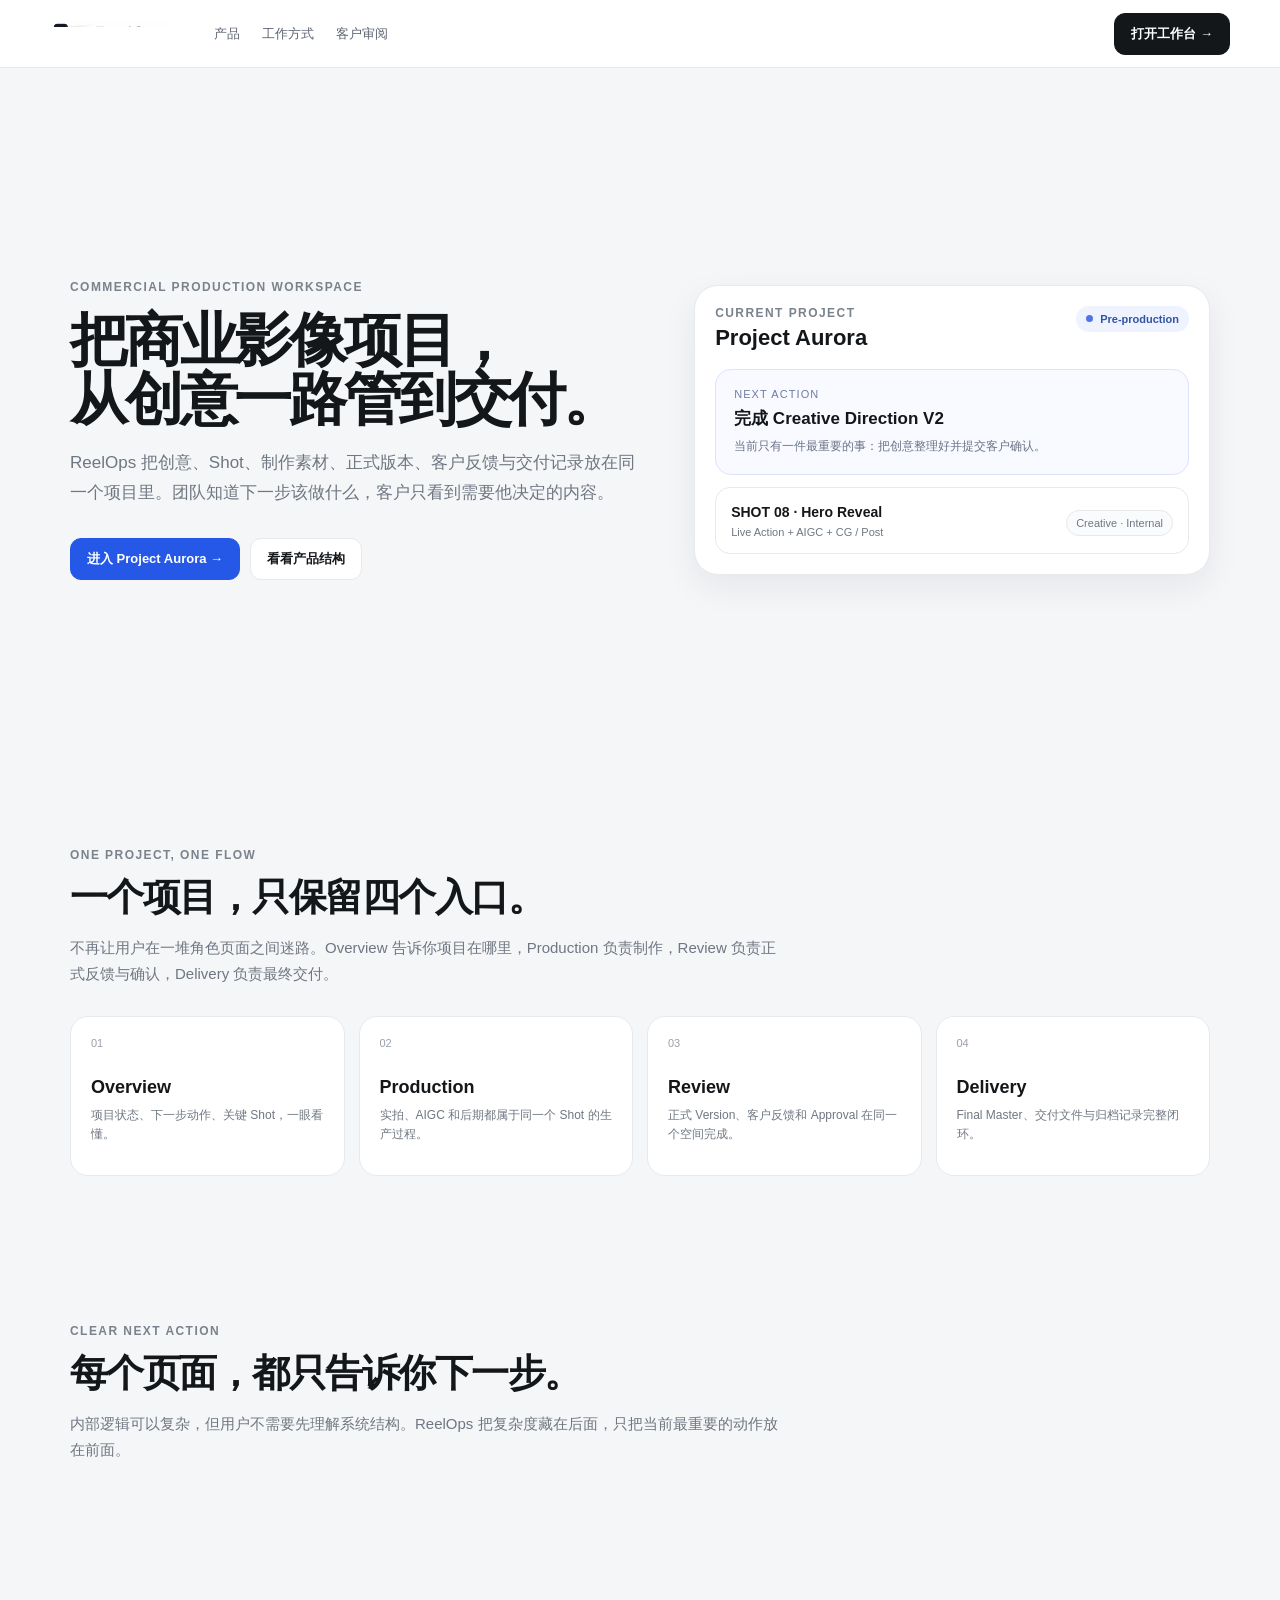
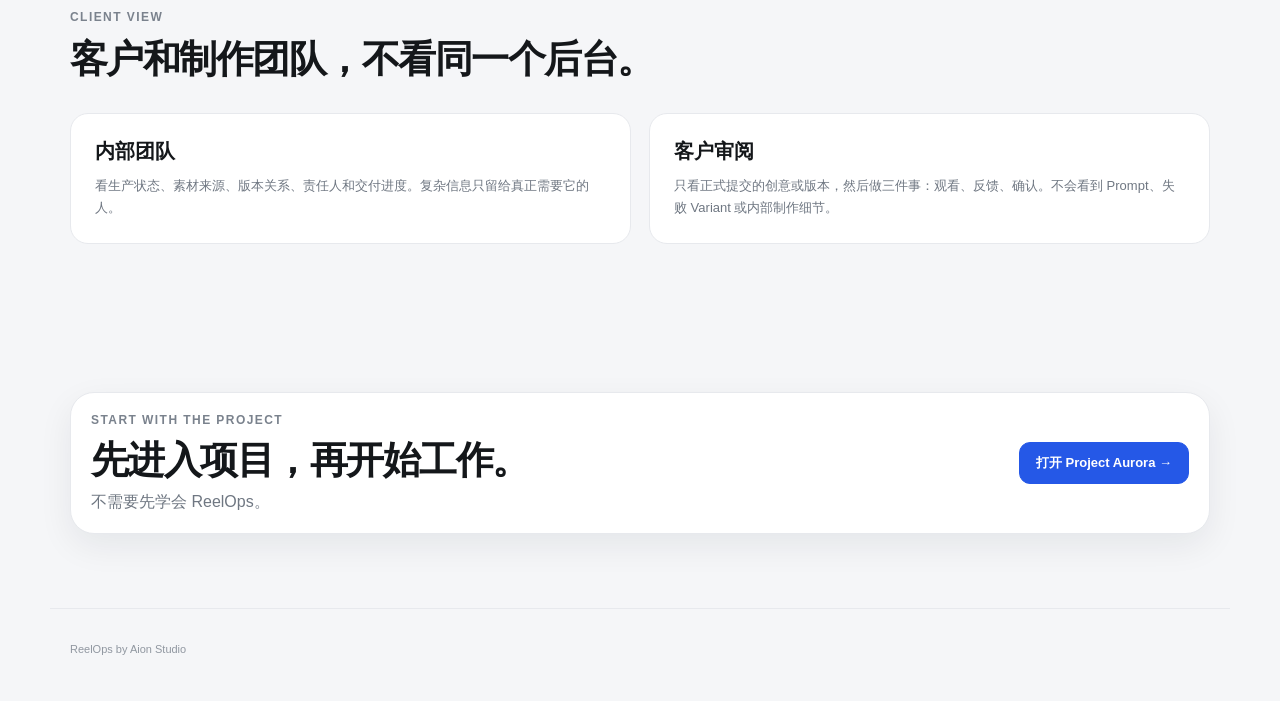
==== commit d38be3af: "Refocus ReelOps homepage on the product" ====
--- a/index.html
+++ b/index.html
@@ -1,13 +1,9 @@
-<!doctype html><html lang="zh-CN"><head><meta charset="utf-8"><meta name="viewport" content="width=device-width,initial-scale=1"><meta name="description" content="ReelOps — 商业影像生产协作与交付系统"><title>ReelOps — 让好创意，顺利变成好作品。</title><link rel="stylesheet" href="styles.css"><link rel="stylesheet" href="home-polish.css"><style>.shotMedia{background-image:url('assets/shot08-v4.svg')!important;background-size:cover!important;background-position:center!important}.reviewGrid .mediaWide{background-image:url('assets/shot08-v4.svg')!important;background-size:cover!important;background-position:center!important}.shotMedia:before,.reviewGrid .mediaWide:before{display:none!important}.categorySplit{display:grid;grid-template-columns:1fr 1fr;gap:18px;margin-top:34px}.categoryCard{border:1px solid var(--line);border-radius:18px;background:#fff;padding:24px}.categoryCard .num{font-size:9px;letter-spacing:.12em;color:#999}.categoryCard h3{font-size:24px;letter-spacing:-.03em;margin:10px 0 9px}.categoryCard p{font-size:13px;line-height:1.75;color:var(--muted);margin:0}.categoryChain{display:flex;gap:7px;align-items:center;flex-wrap:wrap;margin-top:22px}.categoryChain span{font-size:9px;border:1px solid var(--line);border-radius:999px;padding:7px 9px;background:#fbfaf8}.categoryChain i{font-style:normal;color:#aaa}.scopeNote{margin-top:18px;padding:14px 16px;border:1px solid var(--line);background:#fbfaf8;border-radius:14px;font-size:10px;line-height:1.65;color:var(--muted)}@media(max-width:760px){.categorySplit{grid-template-columns:1fr}}</style></head><body>
-<header class="topnav"><div class="wrap" style="display:contents"><a href="#top"><img class="logo-img" src="assets/reelops-logo-crop.png" alt="ReelOps"></a><nav class="navlinks"><a href="#product">产品</a><a href="#workflow">工作方式</a><a href="#security">安全</a><a href="#about">关于</a></nav><a class="navcta" href="project.html">进入 ReelOps →</a></div></header>
+<!doctype html><html lang="zh-CN"><head><meta charset="utf-8"><meta name="viewport" content="width=device-width,initial-scale=1"><meta name="description" content="ReelOps — 商业影像项目从创意到交付的一体化工作台"><title>ReelOps — 商业影像生产工作台</title><link rel="stylesheet" href="product-v1.css"></head><body>
+<header class="pv1-top"><div class="inner"><a href="#top"><img class="pv1-logo" src="assets/reelops-logo-crop.png" alt="ReelOps"></a><nav class="pv1-links"><a href="#product">产品</a><a href="#workflow">工作方式</a><a href="#client">客户审阅</a></nav><div class="pv1-spacer"></div><a class="pv1-btn primary" href="studio.html">打开工作台 →</a></div></header>
 <main id="top">
-<section class="wrap hero"><div><div class="eyebrow">商业影像生产协作与交付系统</div><h1>让好创意，<br>顺利变成好作品。</h1><p>ReelOps 把需求、镜头、素材、版本、反馈与客户确认连接成一条可追踪的生产链。实拍、AIGC、CG 与后期产生的内容，都回到同一个项目里。</p><div class="actions"><a class="btn primary" href="project.html">进入 ReelOps →</a><a class="btn" href="#product">看看它如何工作 ↓</a></div><div class="stage-note">INTERACTIVE PRODUCT CONCEPT · 尚未工程化上线</div></div><div class="heroCard"><div class="shotMedia"><div class="sourceTags"><span>LIVE ACTION</span><span>AIGC</span><span>CG / POST</span></div><div class="shotLabel"><b>SHOT 08</b><span>Hero Reveal</span></div></div><div class="reviewBar"><div><span class="statusDot"></span><div><b>V4 · In Review</b><div class="small">示例正式版本</div></div></div><div><div><div class="small">来自 V3 · 已处理</div><div class="feedbackText">00:12 · 主体提前一点进入</div></div></div><div><div><b>Waiting for client</b><div class="small">等待客户版本决策</div></div></div></div></div></section>
-<section class="section" id="product"><div class="wrap"><div class="eyebrow">THE PROBLEM</div><h2>文件都在，项目却还是会失控。</h2><p class="sectionLead">真正丢失的往往不是文件，而是“这个镜头现在到哪一步、这一条反馈属于哪一版、客户到底确认了什么”。</p><div class="problemGrid"><div class="panel"><div class="fragment"><b>SHOT 08 · Hero Reveal</b><div class="small">镜头身份</div></div><div class="fragment">ProjectAurora_v3_final_final2.mov</div><div class="fragment">00:12 主体提前一点进入</div><div class="fragment">“这版可以”</div><div class="fragment">Waiting for review</div></div><div class="panel"><div class="eyebrow">REELOPS RECORD LAYER</div><div class="chain"><span class="node">SHOT 08</span><span class="arrow">→</span><span class="node">V3</span><span class="arrow">→</span><span class="node current">Feedback</span><span class="arrow">→</span><span class="node">V4</span><span class="arrow">→</span><span class="node approved">Approval</span></div><p class="small" style="margin-top:18px">不是把文件放在一起，而是把“谁属于谁、现在是什么状态、下一步谁要动作”记录下来。</p></div></div></div></section>
-<section class="section" id="workflow"><div class="wrap"><div class="eyebrow">PRODUCTION STATE</div><h2>把商业影像的生产事实，连成一条链。</h2><p class="sectionLead">Project → Brief → Shot → Asset → Working Composite → Version → Feedback → Approval → Delivery。每一个对象拥有自己的状态，也知道自己从哪里来。</p><div class="chain" style="margin-top:30px"><span class="node">Project</span><span class="arrow">→</span><span class="node">Brief</span><span class="arrow">→</span><span class="node">SHOT 08</span><span class="arrow">→</span><span class="node">Asset</span><span class="arrow">→</span><span class="node">Composite</span><span class="arrow">→</span><span class="node">Version</span><span class="arrow">→</span><span class="node current">Feedback</span><span class="arrow">→</span><span class="node approved">Approval</span><span class="arrow">→</span><span class="node">Delivery</span></div></div></section>
-<section class="section"><div class="wrap"><div class="eyebrow">HYBRID PRODUCTION</div><h2>该拍的拍，该生成的生成。</h2><p class="sectionLead">不同制作方式不是不同项目。ReelOps 把实拍、生成、CG 与后期都纳入同一个 Shot 的生产上下文。</p><div class="three"><div class="sourceCard"><div class="eyebrow">LIVE ACTION</div><h3>实拍</h3><p>人物、产品、真实表演、镜头运动与关键光影成为 Shot Assets。</p></div><div class="sourceCard"><div class="eyebrow">AIGC</div><h3>生成</h3><p>Generation Job → Variants → Selected Asset。生成结果不会跳过生产关系直接变成 Version。</p></div><div class="sourceCard"><div class="eyebrow">CG / POST</div><h3>后期</h3><p>不同来源的 Assets 汇入 Working Composite，再形成正式提交给客户的 Version。</p></div></div></div></section>
-<section class="section" style="background:#11161d;color:#fff"><div class="wrap"><div class="eyebrow" style="color:#78828d">WHAT REELOPS IS</div><h2>管理生产事实，不管理模型。</h2><p class="sectionLead" style="color:#aeb6bf">模型、工具和供应商都可以变化；项目里的 Shot、Asset、Version、Feedback、Approval 与 Delivery 关系不能丢。</p><div class="categorySplit"><div class="categoryCard" style="background:#161d25;border-color:#27303a;color:#fff"><div class="num">01 · NOT A GENERATION AGGREGATOR</div><h3>AI 是生产来源，不是产品身份。</h3><p style="color:#9da8b3">ReelOps 不靠把更多模型塞进一个页面形成壁垒。它关心哪个结果真正进入生产、变成哪个 Asset、服务哪个 Version。</p></div><div class="categoryCard" style="background:#161d25;border-color:#27303a;color:#fff"><div class="num">02 · MORE THAN REVIEW</div><h3>确认之前和之后，都属于同一条记录。</h3><p style="color:#9da8b3">从 Brief、Shot、Asset、Composite 到 Version、Feedback、Approval、Final Master 与 Delivery，ReelOps 记录的是完整生产上下文。</p></div></div><div class="categoryChain"><span style="background:#1b232d;border-color:#303a46">Source</span><i>→</i><span style="background:#1b232d;border-color:#303a46">Shot</span><i>→</i><span style="background:#1b232d;border-color:#303a46">Asset</span><i>→</i><span style="background:#1b232d;border-color:#303a46">Composite</span><i>→</i><span style="background:#1b232d;border-color:#303a46">Version</span><i>→</i><span style="background:#1b232d;border-color:#303a46">Feedback</span><i>→</i><span style="background:#1b232d;border-color:#303a46">Approval</span><i>→</i><span style="background:#1b232d;border-color:#303a46">Delivery</span></div></div></section>
-<section class="section"><div class="wrap"><div class="eyebrow">REVIEW & APPROVAL</div><h2>每一条反馈，都知道自己属于哪一版。</h2><p class="sectionLead">客户只看到明确发布的创意与正式 Version；内部 Composite、失败 Variant、Prompt 与供应商信息留在制作侧。</p><div class="reviewGrid"><div class="panel"><div class="mediaWide"></div></div><div class="panel"><div class="feedbackItem"><b>00:12</b><div>主体提前一点进入</div><div class="small">V3 · Client Feedback</div></div><div class="feedbackItem"><b>00:18</b><div>背景层次再弱一点</div><div class="small">V3 · Client Feedback</div></div><div class="chain"><span class="node">V3</span><span class="arrow">→</span><span class="node current">V4 · In Review</span><span class="arrow">→</span><span class="node approved">Approval</span></div></div></div></div></section>
-<section class="section" id="security"><div class="wrap"><div class="eyebrow">SECURITY</div><h2>当前是概念原型，不假装已经生产级上线。</h2><p class="sectionLead">当前概念 Demo 不具备生产级安全保障。生产级版本将按项目隔离、最小权限、加密、审计与第三方服务授权原则建设。</p><div class="scopeNote">ReelOps 目前处于交互式产品概念原型阶段。产品设计来自 Aion Studio 的真实商业制作场景，但尚未进入工程化开发和真实生产部署。</div></div></section>
-<section class="section" id="about"><div class="wrap"><div class="eyebrow">FROM AION STUDIO</div><h2>ReelOps，来自真实的商业制作现场。</h2><p class="sectionLead">Aion Studio 的真实商业制作经验提供问题入口；ReelOps 正在把这些反复出现的生产关系产品化。</p><div class="three"><div class="sourceCard"><h3>GAME</h3><p>游戏营销 / 宣传影像</p></div><div class="sourceCard"><h3>ARTIST · MV</h3><p>艺人 MV / 舞台视觉</p></div><div class="sourceCard"><h3>BRAND TVC</h3><p>品牌商业影像</p></div></div></div></section>
-<section class="section darkSection"><div class="wrap finalCta"><div><div class="eyebrow" style="color:#7f8994">ENTER REELOPS</div><h2>从一个 Shot，看完整生产链。</h2><p class="sectionLead">进入 Project Aurora，沿着 SHOT 08 从创意方向走到客户确认与最终交付。</p></div><a class="btn" href="project.html" style="background:white;color:#111827;border-color:white">进入 ReelOps →</a></div></section>
-</main><footer class="footer"><div class="wrap">ReelOps by Aion Studio · Interactive product concept</div></footer></body></html>+  <section class="pv1-home"><div class="pv1-hero"><div><div class="pv1-kicker">Commercial Production Workspace</div><h1>把商业影像项目，<br>从创意一路管到交付。</h1><p>ReelOps 把创意、Shot、制作素材、正式版本、客户反馈与交付记录放在同一个项目里。团队知道下一步该做什么，客户只看到需要他决定的内容。</p><div class="pv1-actions"><a class="pv1-btn blue" href="studio.html">进入 Project Aurora →</a><a class="pv1-btn" href="#product">看看产品结构</a></div></div><div class="pv1-preview"><div class="pv1-preview-head"><div><div class="pv1-kicker">CURRENT PROJECT</div><h3>Project Aurora</h3></div><span class="pv1-status">Pre-production</span></div><div class="pv1-next"><div class="label">Next action</div><b>完成 Creative Direction V2</b><p>当前只有一件最重要的事：把创意整理好并提交客户确认。</p></div><div class="pv1-shot"><div><b>SHOT 08 · Hero Reveal</b><span>Live Action + AIGC + CG / Post</span></div><span class="pv1-pill">Creative · Internal</span></div></div></div></section>
+  <section class="pv1-section" id="product"><div class="pv1-kicker">ONE PROJECT, ONE FLOW</div><h2>一个项目，只保留四个入口。</h2><p>不再让用户在一堆角色页面之间迷路。Overview 告诉你项目在哪里，Production 负责制作，Review 负责正式反馈与确认，Delivery 负责最终交付。</p><div class="pv1-four"><div class="pv1-card"><div class="n">01</div><h3>Overview</h3><p>项目状态、下一步动作、关键 Shot，一眼看懂。</p></div><div class="pv1-card"><div class="n">02</div><h3>Production</h3><p>实拍、AIGC 和后期都属于同一个 Shot 的生产过程。</p></div><div class="pv1-card"><div class="n">03</div><h3>Review</h3><p>正式 Version、客户反馈和 Approval 在同一个空间完成。</p></div><div class="pv1-card"><div class="n">04</div><h3>Delivery</h3><p>Final Master、交付文件与归档记录完整闭环。</p></div></div></section>
+  <section class="pv1-section" id="workflow"><div class="pv1-kicker">CLEAR NEXT ACTION</div><h2>每个页面，都只告诉你下一步。</h2><p>内部逻辑可以复杂，但用户不需要先理解系统结构。ReelOps 把复杂度藏在后面，只把当前最重要的动作放在前面。</p></section>
+  <section class="pv1-section" id="client"><div class="pv1-kicker">CLIENT VIEW</div><h2>客户和制作团队，不看同一个后台。</h2><div class="pv1-split"><div class="pv1-pane"><h3>内部团队</h3><p>看生产状态、素材来源、版本关系、责任人和交付进度。复杂信息只留给真正需要它的人。</p></div><div class="pv1-pane"><h3>客户审阅</h3><p>只看正式提交的创意或版本，然后做三件事：观看、反馈、确认。不会看到 Prompt、失败 Variant 或内部制作细节。</p></div></div></section>
+  <section class="pv1-section"><div class="pv1-preview" style="display:flex;align-items:center;justify-content:space-between;gap:24px;flex-wrap:wrap"><div><div class="pv1-kicker">START WITH THE PROJECT</div><h2 style="margin:8px 0 6px">先进入项目，再开始工作。</h2><p style="margin:0;color:var(--muted)">不需要先学会 ReelOps。</p></div><a class="pv1-btn blue" href="studio.html">打开 Project Aurora →</a></div></section>
+</main><footer class="pv1-footer">ReelOps by Aion Studio</footer></body></html>
--- a/product-v1.css
+++ b/product-v1.css
@@ -0,0 +1 @@
+:root{--bg:#f5f6f8;--surface:#fff;--text:#14171a;--muted:#6f7782;--line:#e7e9ed;--blue:#2558e7;--blue-soft:#eef3ff;--green:#1f8f5f;--green-soft:#edf8f2;--radius:18px;--shadow:0 12px 34px rgba(18,27,45,.07)}*{box-sizing:border-box}html{scroll-behavior:smooth}body{margin:0;background:var(--bg);color:var(--text);font-family:Inter,-apple-system,BlinkMacSystemFont,"Segoe UI","PingFang SC","Microsoft YaHei",sans-serif;-webkit-font-smoothing:antialiased}a{color:inherit;text-decoration:none}button,a{transition:background .16s ease,border-color .16s ease,transform .16s ease,color .16s ease}.pv1-top{height:68px;background:rgba(255,255,255,.94);border-bottom:1px solid var(--line);display:flex;align-items:center;position:sticky;top:0;z-index:20;backdrop-filter:blur(14px)}.pv1-top .inner{width:min(1180px,calc(100% - 40px));margin:auto;display:flex;align-items:center;gap:24px}.pv1-logo{height:28px;width:auto;display:block}.pv1-links{display:flex;gap:22px;margin-left:22px;font-size:13px;color:#5c6470}.pv1-links a:hover{color:#111}.pv1-spacer{flex:1}.pv1-btn{display:inline-flex;align-items:center;justify-content:center;min-height:42px;padding:0 16px;border:1px solid var(--line);border-radius:11px;background:#fff;font-size:13px;font-weight:650;cursor:pointer}.pv1-btn:hover{border-color:#cdd2d9;transform:translateY(-1px)}.pv1-btn.primary{background:var(--text);color:white;border-color:var(--text)}.pv1-btn.primary:hover{background:#23282e}.pv1-btn.blue{background:var(--blue);border-color:var(--blue);color:#fff}.pv1-btn.blue:hover{background:#1e4bca}.pv1-home{max-width:1180px;margin:auto;padding:82px 20px 64px}.pv1-hero{display:grid;grid-template-columns:minmax(0,1.05fr) minmax(360px,.95fr);gap:54px;align-items:center;min-height:560px}.pv1-kicker{font-size:12px;letter-spacing:.12em;text-transform:uppercase;color:#7a828d;font-weight:700}.pv1-hero h1{font-size:58px;line-height:1.02;letter-spacing:-.055em;margin:16px 0 20px;max-width:720px}.pv1-hero p{font-size:17px;line-height:1.75;color:var(--muted);max-width:650px;margin:0}.pv1-actions{display:flex;gap:10px;margin-top:30px;flex-wrap:wrap}.pv1-preview{background:var(--surface);border:1px solid var(--line);border-radius:24px;padding:20px;box-shadow:var(--shadow)}.pv1-preview-head{display:flex;justify-content:space-between;gap:16px;align-items:flex-start}.pv1-preview h3{font-size:22px;margin:5px 0 0}.pv1-status{display:inline-flex;align-items:center;gap:7px;background:var(--blue-soft);color:#3154a1;border-radius:999px;padding:7px 10px;font-size:11px;font-weight:700}.pv1-status:before{content:"";width:7px;height:7px;border-radius:50%;background:#4e75e8}.pv1-next{margin-top:18px;border:1px solid #dbe4ff;background:#f8faff;border-radius:16px;padding:18px}.pv1-next .label{font-size:11px;color:#6f7da4;text-transform:uppercase;letter-spacing:.1em}.pv1-next b{display:block;font-size:17px;margin:7px 0}.pv1-next p{font-size:12px;line-height:1.6;margin:0;color:#697386}.pv1-shot{margin-top:12px;border:1px solid var(--line);border-radius:15px;padding:15px;display:grid;grid-template-columns:1fr auto;gap:16px;align-items:center}.pv1-shot b{font-size:14px}.pv1-shot span{display:block;color:var(--muted);font-size:11px;margin-top:5px}.pv1-pill{font-size:11px;color:#4d5661;border:1px solid var(--line);border-radius:999px;padding:6px 9px;background:#fafbfc}.pv1-section{max-width:1180px;margin:0 auto;padding:74px 20px}.pv1-section h2{font-size:38px;letter-spacing:-.04em;margin:10px 0 12px}.pv1-section>p{max-width:720px;color:var(--muted);font-size:15px;line-height:1.7;margin:0}.pv1-four{display:grid;grid-template-columns:repeat(4,1fr);gap:14px;margin-top:30px}.pv1-card{background:#fff;border:1px solid var(--line);border-radius:18px;padding:20px;min-height:160px}.pv1-card .n{font-size:11px;color:#9aa0a8}.pv1-card h3{font-size:18px;margin:28px 0 8px}.pv1-card p{font-size:12px;line-height:1.6;color:var(--muted);margin:0}.pv1-split{display:grid;grid-template-columns:1fr 1fr;gap:18px;margin-top:28px}.pv1-pane{background:#fff;border:1px solid var(--line);border-radius:18px;padding:24px}.pv1-pane h3{font-size:20px;margin:0 0 10px}.pv1-pane p{font-size:13px;line-height:1.7;color:var(--muted);margin:0}.pv1-footer{max-width:1180px;margin:0 auto;padding:34px 20px 46px;color:#9097a0;font-size:11px;border-top:1px solid var(--line)}.pv1-app{min-height:100vh}.pv1-appbar{height:64px;background:#fff;border-bottom:1px solid var(--line);display:flex;align-items:center;position:sticky;top:0;z-index:30}.pv1-appbar .inner{width:100%;padding:0 24px;display:flex;align-items:center;gap:16px}.pv1-appbar .project-name{font-size:13px;font-weight:700}.pv1-appbar .project-meta{font-size:11px;color:var(--muted)}.pv1-shell{display:grid;grid-template-columns:220px minmax(0,1fr);min-height:calc(100vh - 64px)}.pv1-side{background:#fff;border-right:1px solid var(--line);padding:22px 14px}.pv1-side .group{font-size:10px;letter-spacing:.11em;color:#a0a6ae;padding:10px 10px 8px}.pv1-nav{display:grid;gap:5px}.pv1-nav a{padding:11px 12px;border-radius:10px;font-size:13px;color:#5f6772}.pv1-nav a:hover{background:#f6f7f9;color:#111}.pv1-nav a.active{background:#eef2f8;color:#171a1e;font-weight:700}.pv1-main{padding:34px 36px 64px;max-width:1120px;width:100%}.pv1-breadcrumb{font-size:11px;color:#9aa1aa}.pv1-pagehead{display:flex;justify-content:space-between;gap:20px;align-items:flex-start;margin-top:8px}.pv1-pagehead h1{font-size:34px;letter-spacing:-.04em;margin:4px 0 6px}.pv1-pagehead p{font-size:13px;color:var(--muted);margin:0}.pv1-progress{display:grid;grid-template-columns:repeat(4,1fr);gap:8px;margin-top:26px}.pv1-step{padding:12px 13px;border:1px solid var(--line);border-radius:12px;background:#fff}.pv1-step .k{font-size:10px;color:#9ca3ad}.pv1-step b{display:block;font-size:12px;margin-top:5px}.pv1-step.current{border-color:#bfd0ff;background:#f8faff}.pv1-step.done{border-color:#cfe7da;background:#f8fcfa}.pv1-grid{display:grid;grid-template-columns:minmax(0,1.25fr) minmax(280px,.75fr);gap:16px;margin-top:16px}.pv1-panel{background:#fff;border:1px solid var(--line);border-radius:18px;padding:22px}.pv1-panel-title{font-size:11px;letter-spacing:.08em;color:#9299a3;text-transform:uppercase}.pv1-action{margin-top:12px;border:1px solid #cddaff;background:#f7f9ff;border-radius:16px;padding:20px}.pv1-action h2{font-size:24px;letter-spacing:-.03em;margin:5px 0 8px}.pv1-action p{font-size:13px;line-height:1.65;color:#657085;margin:0}.pv1-action .pv1-btn{margin-top:18px}.pv1-facts{display:grid;gap:0;margin-top:8px}.pv1-fact{padding:14px 0;border-bottom:1px solid var(--line)}.pv1-fact:last-child{border-bottom:0}.pv1-fact b{display:block;font-size:12px}.pv1-fact span{display:block;font-size:11px;color:var(--muted);margin-top:5px;line-height:1.55}.pv1-shotrow{display:grid;grid-template-columns:72px minmax(0,1fr) auto;gap:15px;align-items:center;padding:14px 0}.pv1-thumb{height:50px;border-radius:11px;background:linear-gradient(135deg,#e8ebef,#cfd5dd);border:1px solid #dfe3e8}.pv1-shotrow b{font-size:13px}.pv1-shotrow p{font-size:11px;color:var(--muted);margin:4px 0 0}.pv1-muted{color:var(--muted)}.pv1-bottom-note{font-size:11px;color:#8d949d;margin-top:18px}@media(max-width:900px){.pv1-hero{grid-template-columns:1fr;min-height:auto}.pv1-four{grid-template-columns:1fr 1fr}.pv1-shell{grid-template-columns:1fr}.pv1-side{border-right:0;border-bottom:1px solid var(--line);padding:10px 16px}.pv1-nav{grid-template-columns:repeat(4,1fr)}.pv1-side .group{display:none}.pv1-grid{grid-template-columns:1fr}.pv1-main{padding:26px 20px 50px}}@media(max-width:620px){.pv1-top .inner{width:min(100% - 24px,1180px)}.pv1-links{display:none}.pv1-home{padding:54px 16px 42px}.pv1-hero h1{font-size:42px}.pv1-hero{gap:34px}.pv1-four,.pv1-split{grid-template-columns:1fr}.pv1-section{padding:54px 16px}.pv1-section h2{font-size:30px}.pv1-appbar .inner{padding:0 14px}.pv1-nav{grid-template-columns:1fr 1fr}.pv1-main{padding:22px 14px 42px}.pv1-pagehead{display:block}.pv1-pagehead .pv1-status{margin-top:12px}.pv1-progress{grid-template-columns:1fr 1fr}.pv1-shotrow{grid-template-columns:56px 1fr}.pv1-shotrow>.pv1-pill{grid-column:2;justify-self:start}.pv1-thumb{height:44px}}
